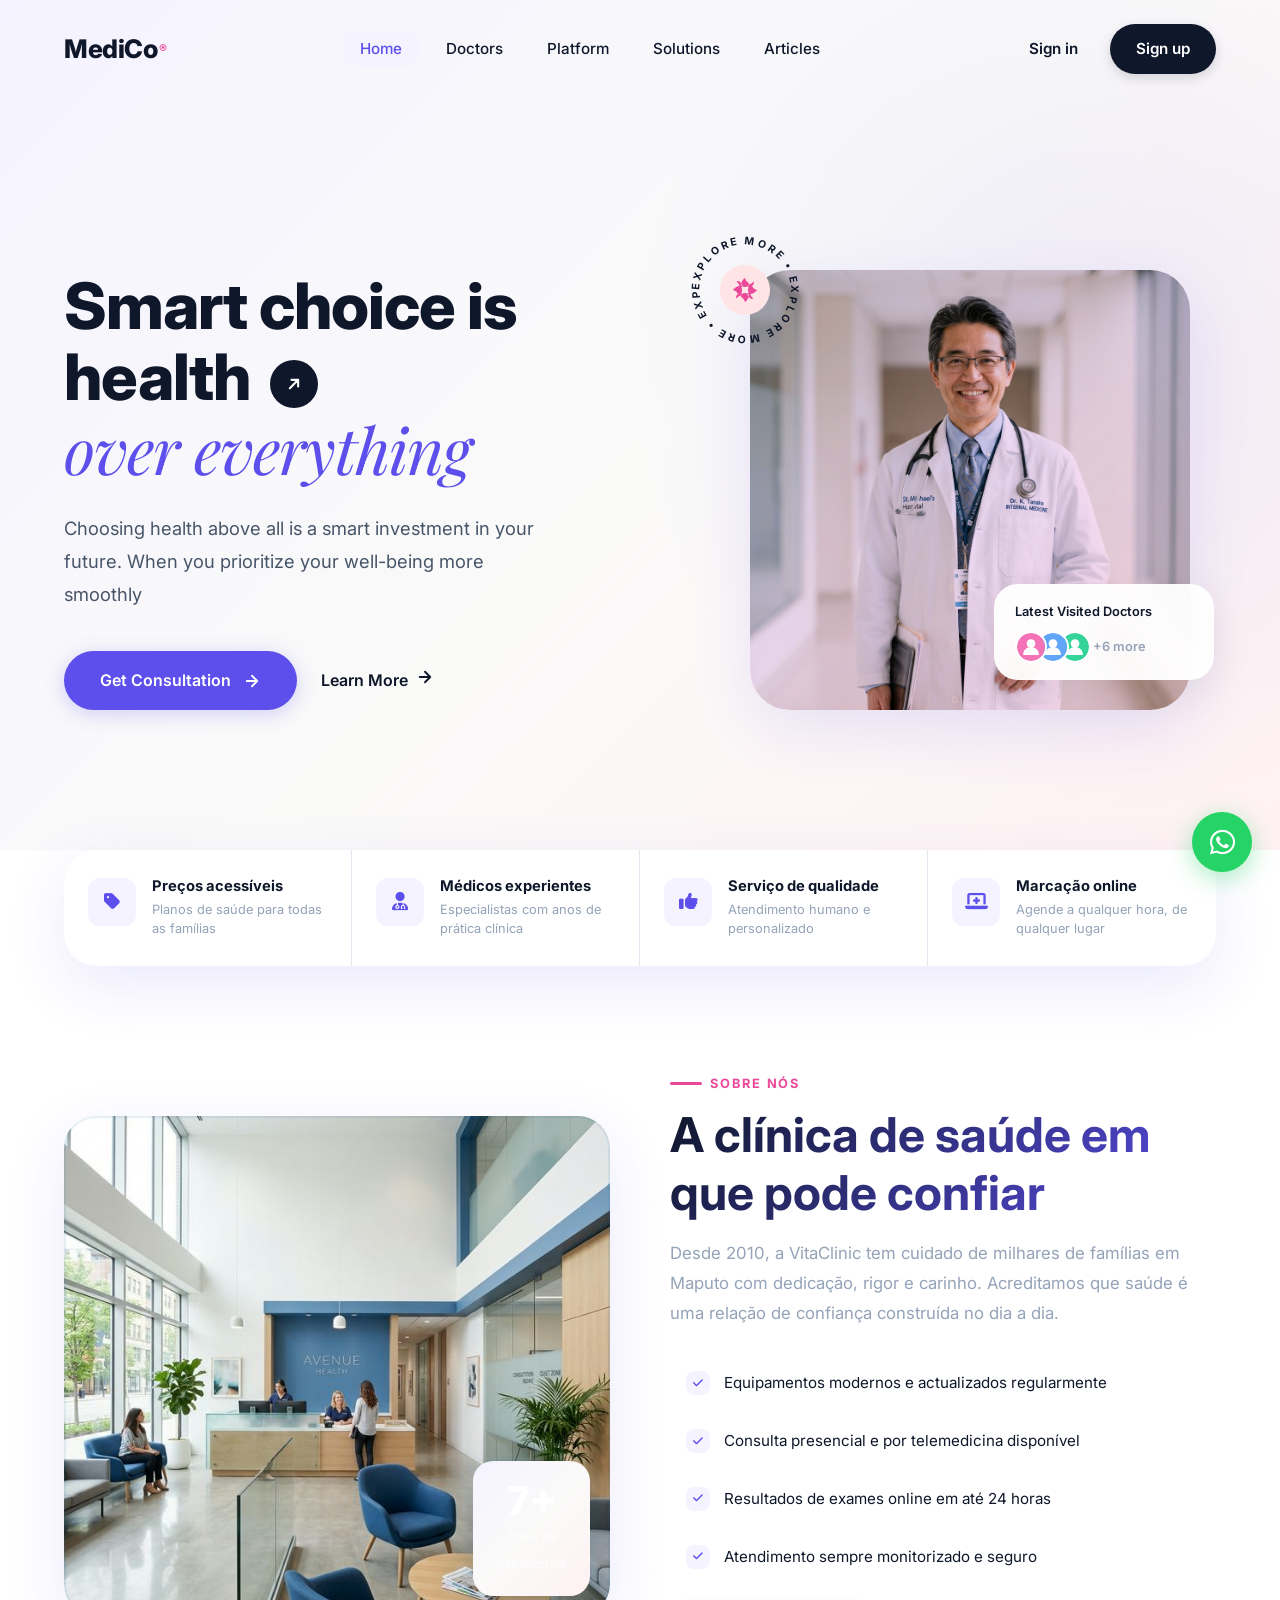
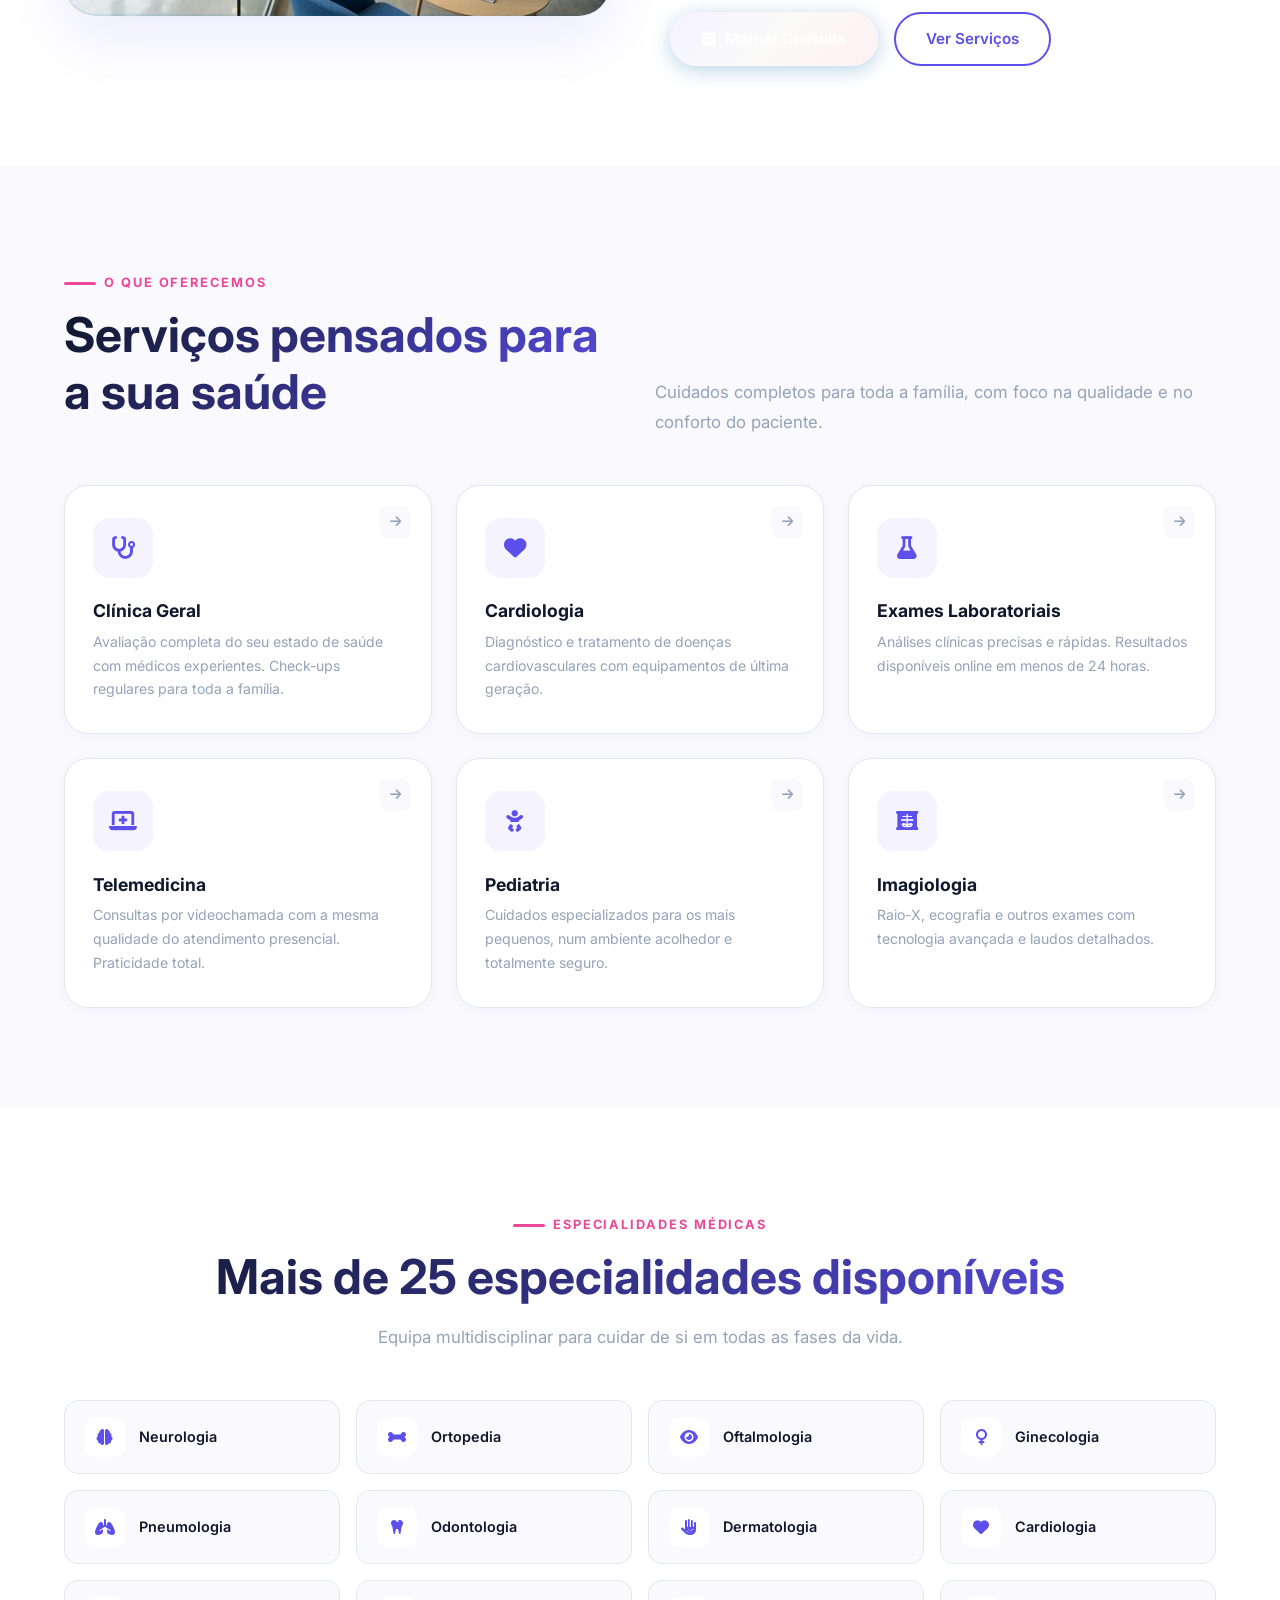
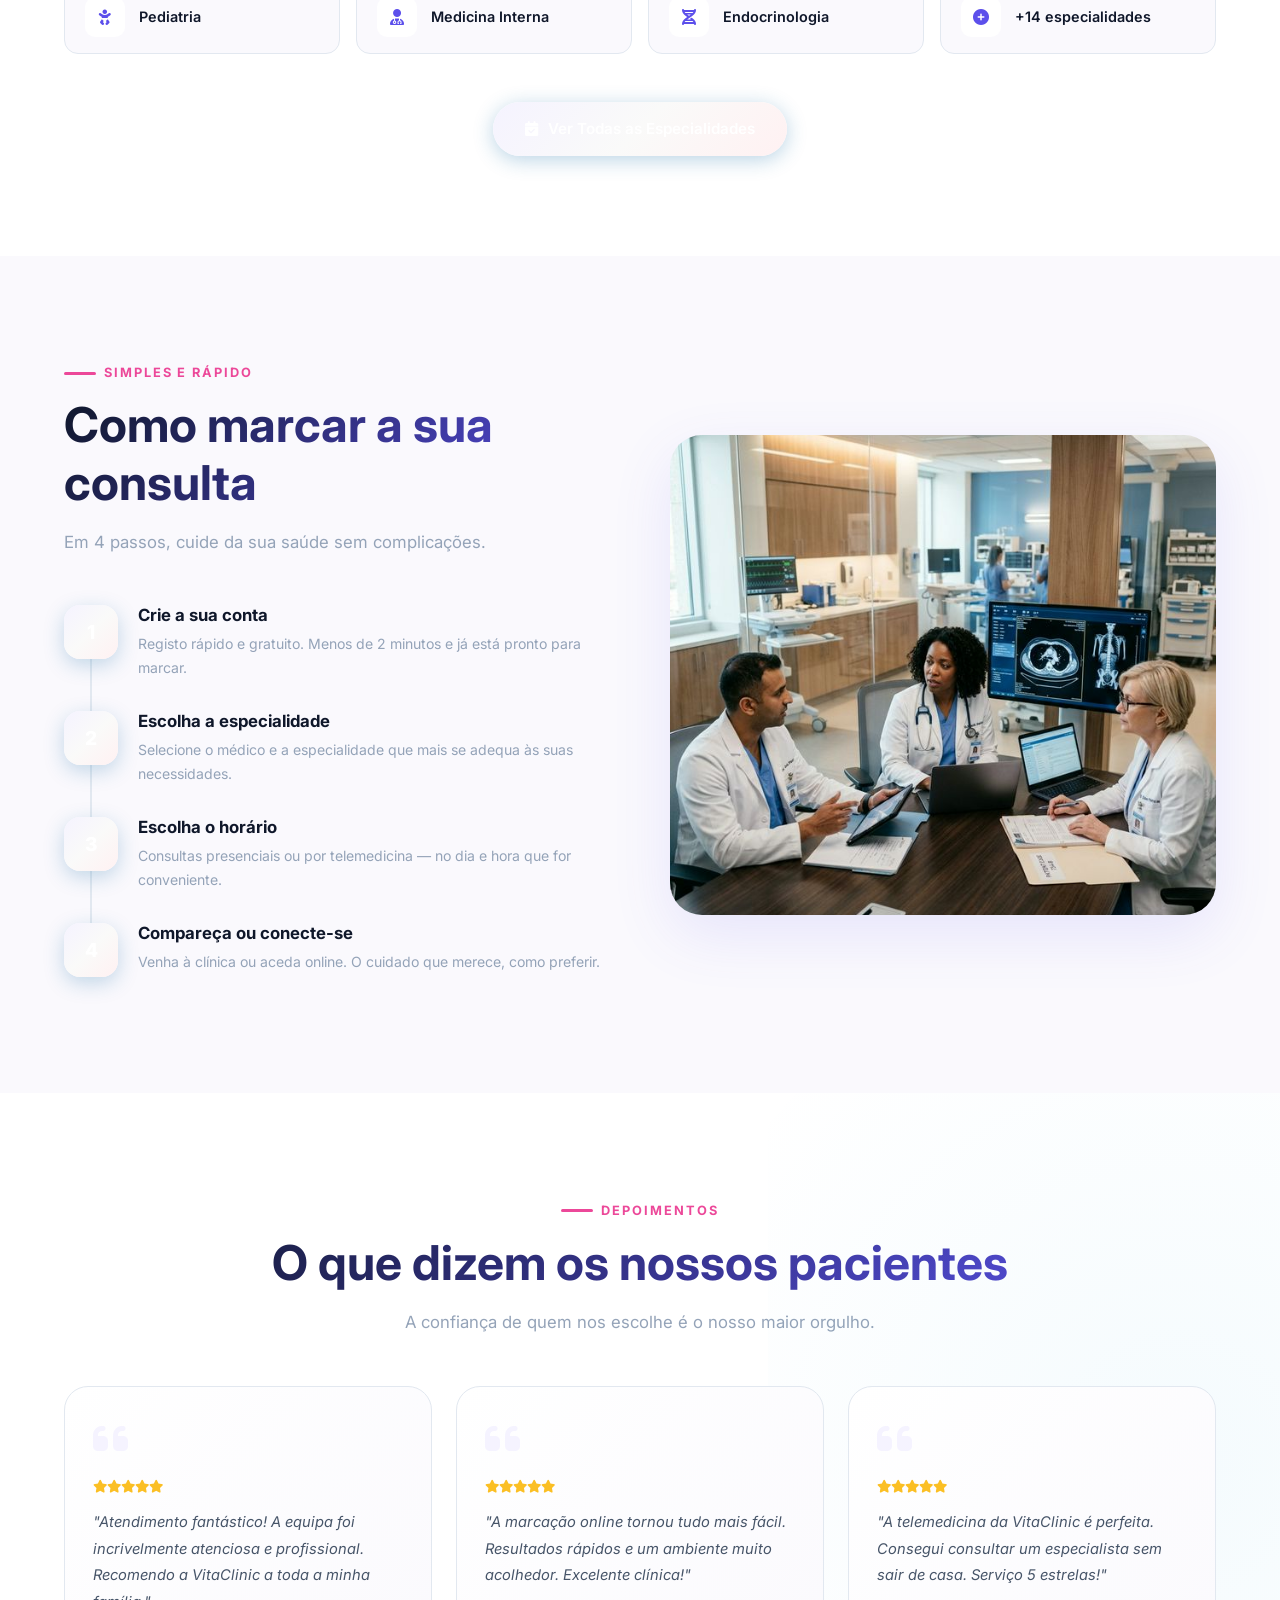
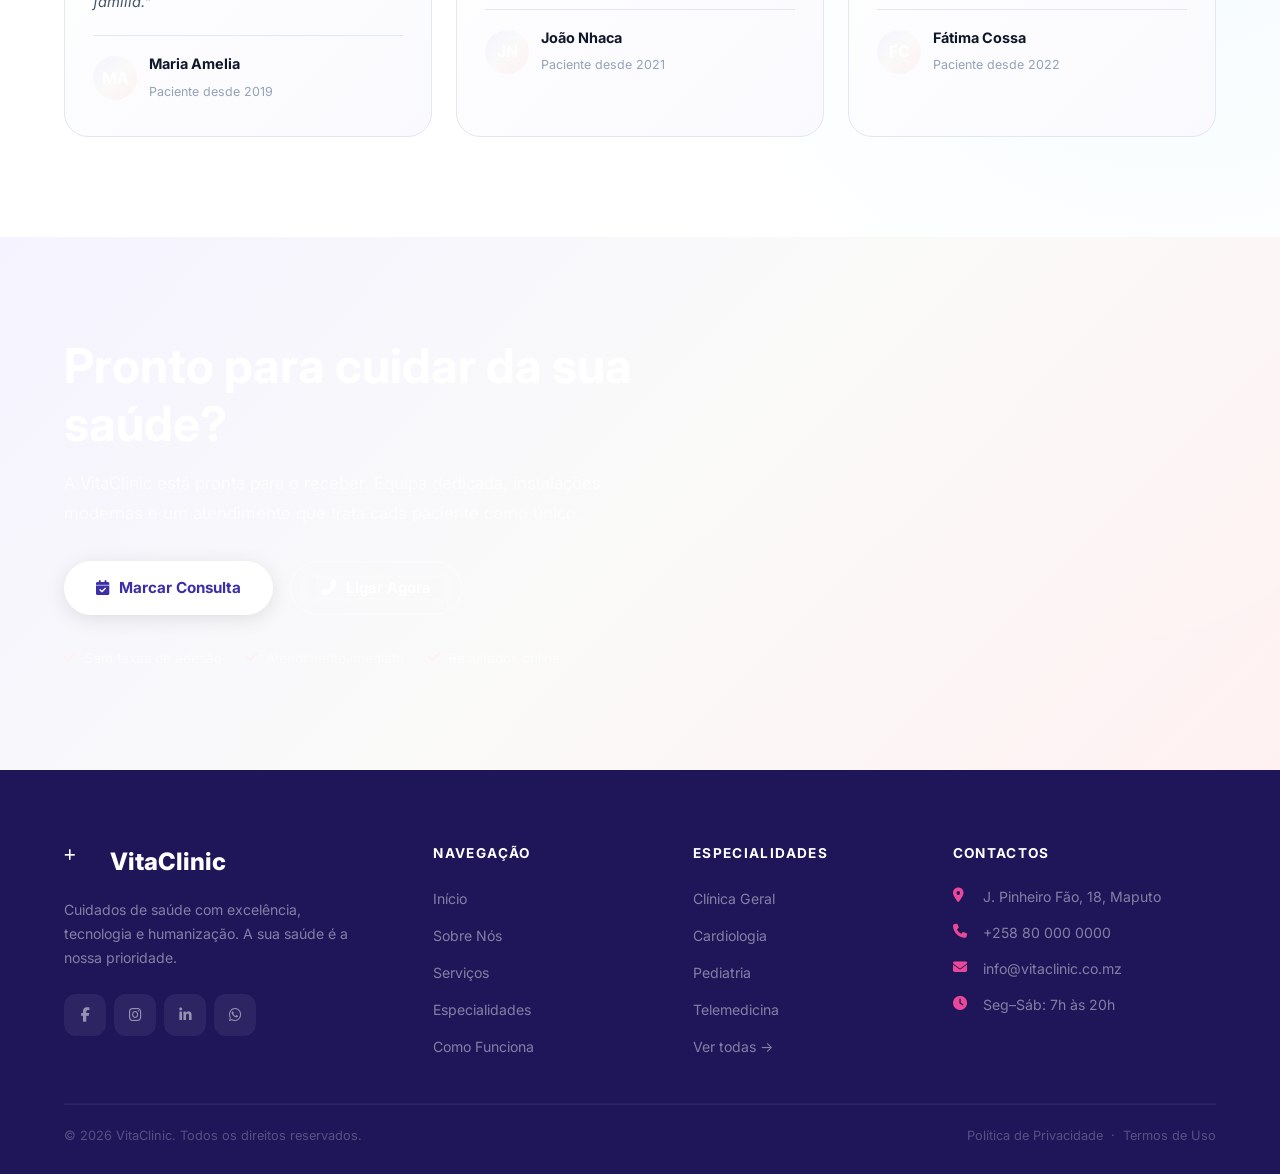
==== frontend/index.html @ f58f1d16 "Clinic" ====
<!DOCTYPE html>
<html lang="pt-PT">

<head>
    <meta charset="UTF-8">
    <meta name="viewport" content="width=device-width, initial-scale=1.0">
    <title>MediCo — Smart choice is health</title>
    <meta name="description"
        content="MediCo - High-quality healthcare, experienced doctors, and modern clinical services. Book your consultation online.">
    <link rel="stylesheet" href="https://cdnjs.cloudflare.com/ajax/libs/font-awesome/6.5.1/css/all.min.css">
    <link href="https://fonts.googleapis.com/css2?family=Inter:wght@300;400;500;600;700;800&family=Playfair+Display:ital,wght@0,400;0,700;1,400&display=swap"
        rel="stylesheet">
    <link rel="stylesheet" href="assets/css/style.css">
</head>

<body>

    <!-- WhatsApp Float -->
    <a href="https://wa.me/258800000000" class="wa-float" target="_blank" title="WhatsApp"
        aria-label="Contactar pelo WhatsApp">
        <i class="fab fa-whatsapp"></i>
    </a>

    <!-- NAVBAR -->
    <nav class="navbar-main" id="navbar" aria-label="Main Navigation">
        <div class="container">
            <a class="navbar-brand" href="#">
                MediCo<span class="brand-reg">®</span>
            </a>
            <ul class="nav-links">
                <li><a href="#home">Home</a></li>
                <li><a href="#sobre">Doctors</a></li>
                <li><a href="#servicos">Platform</a></li>
                <li><a href="#como-funciona">Solutions</a></li>
                <li><a href="#depoimentos">Articles</a></li>
            </ul>
            <div class="nav-actions">
                <a href="login.html" class="nav-signin">Sign in</a>
                <a href="login.html" class="nav-signup">Sign up</a>
            </div>
            <button class="hamburger" aria-label="Menu">
                <span></span><span></span><span></span>
            </button>
        </div>
    </nav>
    <div class="nav-overlay"></div>

    <!-- HERO -->
    <section class="hero" id="home" aria-labelledby="hero-title">
        <div class="container">
            <div class="row">
                <div class="hero-text-col">
                    <h1 id="hero-title">
                        Smart choice is health
                        <span class="inline-circle-arrow">
                            <svg viewBox="0 0 24 24" fill="none" xmlns="http://www.w3.org/2000/svg">
                                <path d="M7 17L17 7M17 7H9M17 7V15" stroke="currentColor" stroke-width="2.5" stroke-linecap="round" stroke-linejoin="round"/>
                            </svg>
                        </span>
                        <span class="serif-italic">over everything</span>
                    </h1>
                    <p class="hero-desc">
                        Choosing health above all is a smart investment in your future. When you prioritize your well-being more smoothly
                    </p>
                    <div class="hero-actions">
                        <a href="login.html" class="btn-medico-primary">
                            Get Consultation
                            <span class="btn-arrow">
                                <svg viewBox="0 0 24 24" fill="none" xmlns="http://www.w3.org/2000/svg">
                                    <path d="M5 12H19M19 12L12 5M19 12L12 19" stroke="currentColor" stroke-width="2.5" stroke-linecap="round" stroke-linejoin="round"/>
                                </svg>
                            </span>
                        </a>
                        <a href="#sobre" class="btn-medico-link">
                            Learn More
                            <span class="link-arrow">
                                <svg viewBox="0 0 24 24" fill="none" xmlns="http://www.w3.org/2000/svg">
                                    <path d="M5 12H19M19 12L12 5M19 12L12 19" stroke="currentColor" stroke-width="2.5" stroke-linecap="round" stroke-linejoin="round"/>
                                </svg>
                            </span>
                        </a>
                    </div>
                </div>

                <div class="hero-media-col">
                    <!-- Rotating Explore Badge -->
                    <div class="explore-seal">
                        <svg class="explore-text" viewBox="0 0 100 100">
                            <path id="circlePath" d="M 50, 50 m -35, 0 a 35,35 0 1,1 70,0 a 35,35 0 1,1 -70,0" fill="none" />
                            <text>
                                <textPath href="#circlePath" startOffset="0%">
                                    EXPLORE MORE • EXPLORE MORE • EXPLORE MORE •
                                </textPath>
                            </text>
                        </svg>
                        <div class="explore-center-flower">
                            <svg class="flower-icon" viewBox="0 0 24 24" fill="currentColor">
                                <path d="M12,0 C12.8,4 16,4 16,6 C16,8 14,9 12,9 C10,9 8,8 8,6 C8,4 11.2,0 12,0 Z M12,24 C11.2,20 8,20 8,18 C8,16 10,15 12,15 C14,15 16,16 16,18 C16,20 12.8,24 12,24 Z M0,12 C4,12.8 4,16 6,16 C8,16 9,14 9,12 C9,10 8,8 6,8 C4,8 0,11.2 0,12 Z M24,12 C20,11.2 20,8 18,8 C16,8 15,10 15,12 C15,14 16,16 18,16 C20,16 24,12.8 24,12 Z M3.5,3.5 C6.3,5.5 6.3,8.7 7.7,9.1 C9.1,9.5 9.8,8.2 9.1,6.8 C8.4,5.4 6.3,1.7 3.5,3.5 Z M20.5,20.5 C17.7,18.5 17.7,15.3 16.3,14.9 C14.9,14.5 14.2,15.8 14.9,17.2 C15.6,18.6 17.7,22.3 20.5,20.5 Z M3.5,20.5 C5.5,17.7 8.7,17.7 9.1,16.3 C9.5,14.9 8.2,14.2 6.8,14.9 C5.4,15.6 1.7,17.7 3.5,20.5 Z M20.5,3.5 C18.5,6.3 15.3,6.3 14.9,7.7 C14.5,9.1 15.8,9.8 17.2,9.1 C18.6,8.4 22.3,6.3 20.5,3.5 Z" />
                            </svg>
                        </div>
                    </div>

                    <!-- Doctor Image Card with Gradient Background -->
                    <div class="doctor-card-wrapper">
                        <img src="assets/img/medico-doctor.png" alt="Doctor Portrait" class="doctor-img" loading="eager">
                        
                        <!-- Floating Visited Badge -->
                        <div class="visited-badge">
                            <span class="badge-title">Latest Visited Doctors</span>
                            <div class="badge-doctors">
                                <div class="avatar-stack">
                                    <div class="avatar av-1">
                                        <svg viewBox="0 0 32 32" fill="none" xmlns="http://www.w3.org/2000/svg">
                                            <rect width="32" height="32" rx="16" fill="#F472B6"/>
                                            <circle cx="16" cy="12" r="5" fill="#FFF"/>
                                            <path d="M7 25C7 19.5 11 16 16 16C21 16 25 19.5 25 25" fill="#FFF"/>
                                        </svg>
                                    </div>
                                    <div class="avatar av-2">
                                        <svg viewBox="0 0 32 32" fill="none" xmlns="http://www.w3.org/2000/svg">
                                            <rect width="32" height="32" rx="16" fill="#60A5FA"/>
                                            <circle cx="16" cy="12" r="5" fill="#FFF"/>
                                            <path d="M7 25C7 19.5 11 16 16 16C21 16 25 19.5 25 25" fill="#FFF"/>
                                        </svg>
                                    </div>
                                    <div class="avatar av-3">
                                        <svg viewBox="0 0 32 32" fill="none" xmlns="http://www.w3.org/2000/svg">
                                            <rect width="32" height="32" rx="16" fill="#34D399"/>
                                            <circle cx="16" cy="12" r="5" fill="#FFF"/>
                                            <path d="M7 25C7 19.5 11 16 16 16C21 16 25 19.5 25 25" fill="#FFF"/>
                                        </svg>
                                    </div>
                                </div>
                                <span class="badge-more">+6 more</span>
                            </div>
                        </div>
                    </div>
                </div>
            </div>
        </div>
    </section>

    <!-- FEATURES STRIP -->
    <div class="features-strip">
        <div class="container">
            <div class="features-grid reveal-scale">
                <div class="feature-item">
                    <div class="feature-icon"><i class="fas fa-tag"></i></div>
                    <div>
                        <h6>Preços acessíveis</h6>
                        <p>Planos de saúde para todas as famílias</p>
                    </div>
                </div>
                <div class="feature-item">
                    <div class="feature-icon"><i class="fas fa-user-md"></i></div>
                    <div>
                        <h6>Médicos experientes</h6>
                        <p>Especialistas com anos de prática clínica</p>
                    </div>
                </div>
                <div class="feature-item">
                    <div class="feature-icon"><i class="fas fa-thumbs-up"></i></div>
                    <div>
                        <h6>Serviço de qualidade</h6>
                        <p>Atendimento humano e personalizado</p>
                    </div>
                </div>
                <div class="feature-item">
                    <div class="feature-icon"><i class="fas fa-laptop-medical"></i></div>
                    <div>
                        <h6>Marcação online</h6>
                        <p>Agende a qualquer hora, de qualquer lugar</p>
                    </div>
                </div>
            </div>
        </div>
    </div>

    <!-- ABOUT -->
    <section class="about-section section-padding" id="sobre" aria-labelledby="about-title">
        <div class="container">
            <div class="about-grid">
                <div class="reveal-left">
                    <div class="about-img-wrapper">
                        <img src="assets/img/clinic-interior.png" alt="Instalações modernas da VitaClinic"
                            loading="lazy">
                        <div class="about-experience">
                            <div class="number" data-target="10+">0</div>
                            <span>Anos de<br>experiência</span>
                        </div>
                    </div>
                </div>
                <div class="reveal-right">
                    <div class="section-label">Sobre nós</div>
                    <h2 id="about-title" class="section-title">A clínica de saúde em que pode confiar</h2>
                    <p class="section-sub">
                        Desde 2010, a VitaClinic tem cuidado de milhares de famílias em Maputo com dedicação, rigor e
                        carinho. Acreditamos que saúde é uma relação de confiança construída no dia a dia.
                    </p>
                    <ul class="check-list">
                        <li>
                            <span class="check-icon"><i class="fas fa-check"></i></span>
                            Equipamentos modernos e actualizados regularmente
                        </li>
                        <li>
                            <span class="check-icon"><i class="fas fa-check"></i></span>
                            Consulta presencial e por telemedicina disponível
                        </li>
                        <li>
                            <span class="check-icon"><i class="fas fa-check"></i></span>
                            Resultados de exames online em até 24 horas
                        </li>
                        <li>
                            <span class="check-icon"><i class="fas fa-check"></i></span>
                            Atendimento sempre monitorizado e seguro
                        </li>
                    </ul>
                    <div style="display:flex;gap:16px;flex-wrap:wrap;">
                        <a href="login.html" class="btn-primary-custom"><i class="fas fa-calendar-check"></i> Marcar
                            Consulta</a>
                        <a href="#servicos" class="btn-outline-custom">Ver Serviços</a>
                    </div>
                </div>
            </div>
        </div>
    </section>

    <!-- SERVICES -->
    <section class="services-section section-padding" id="servicos" aria-labelledby="services-title">
        <div class="container">
            <div class="services-header">
                <div>
                    <div class="section-label">O que oferecemos</div>
                    <h2 id="services-title" class="section-title">Serviços pensados para a sua saúde</h2>
                </div>
                <div>
                    <p class="section-sub">Cuidados completos para toda a família, com foco na qualidade e no conforto
                        do paciente.</p>
                </div>
            </div>
            <div class="services-grid">
                <div class="service-card reveal delay-1">
                    <div class="card-arrow"><i class="fas fa-arrow-right"></i></div>
                    <div class="icon-wrap"><i class="fas fa-stethoscope"></i></div>
                    <h5>Clínica Geral</h5>
                    <p>Avaliação completa do seu estado de saúde com médicos experientes. Check-ups regulares para toda
                        a família.</p>
                </div>
                <div class="service-card reveal delay-2">
                    <div class="card-arrow"><i class="fas fa-arrow-right"></i></div>
                    <div class="icon-wrap"><i class="fas fa-heart"></i></div>
                    <h5>Cardiologia</h5>
                    <p>Diagnóstico e tratamento de doenças cardiovasculares com equipamentos de última geração.</p>
                </div>
                <div class="service-card reveal delay-3">
                    <div class="card-arrow"><i class="fas fa-arrow-right"></i></div>
                    <div class="icon-wrap"><i class="fas fa-flask"></i></div>
                    <h5>Exames Laboratoriais</h5>
                    <p>Análises clínicas precisas e rápidas. Resultados disponíveis online em menos de 24 horas.</p>
                </div>
                <div class="service-card reveal delay-1">
                    <div class="card-arrow"><i class="fas fa-arrow-right"></i></div>
                    <div class="icon-wrap"><i class="fas fa-laptop-medical"></i></div>
                    <h5>Telemedicina</h5>
                    <p>Consultas por videochamada com a mesma qualidade do atendimento presencial. Praticidade total.
                    </p>
                </div>
                <div class="service-card reveal delay-2">
                    <div class="card-arrow"><i class="fas fa-arrow-right"></i></div>
                    <div class="icon-wrap"><i class="fas fa-baby"></i></div>
                    <h5>Pediatria</h5>
                    <p>Cuidados especializados para os mais pequenos, num ambiente acolhedor e totalmente seguro.</p>
                </div>
                <div class="service-card reveal delay-3">
                    <div class="card-arrow"><i class="fas fa-arrow-right"></i></div>
                    <div class="icon-wrap"><i class="fas fa-x-ray"></i></div>
                    <h5>Imagiologia</h5>
                    <p>Raio-X, ecografia e outros exames com tecnologia avançada e laudos detalhados.</p>
                </div>
            </div>
        </div>
    </section>

    <!-- SPECIALTIES -->
    <section class="specialties-section section-padding" id="especialidades" aria-labelledby="specialties-title">
        <div class="container">
            <div style="text-align:center;margin-bottom:48px;">
                <div class="section-label" style="justify-content:center;">Especialidades médicas</div>
                <h2 id="specialties-title" class="section-title">Mais de 25 especialidades disponíveis</h2>
                <p class="section-sub" style="margin:0 auto;">Equipa multidisciplinar para cuidar de si em todas as
                    fases da vida.</p>
            </div>
            <div class="specialties-grid">
                <div class="specialty-pill reveal delay-1">
                    <div class="spec-icon"><i class="fas fa-brain"></i></div><span>Neurologia</span>
                </div>
                <div class="specialty-pill reveal delay-2">
                    <div class="spec-icon"><i class="fas fa-bone"></i></div><span>Ortopedia</span>
                </div>
                <div class="specialty-pill reveal delay-3">
                    <div class="spec-icon"><i class="fas fa-eye"></i></div><span>Oftalmologia</span>
                </div>
                <div class="specialty-pill reveal delay-4">
                    <div class="spec-icon"><i class="fas fa-venus"></i></div><span>Ginecologia</span>
                </div>
                <div class="specialty-pill reveal delay-1">
                    <div class="spec-icon"><i class="fas fa-lungs"></i></div><span>Pneumologia</span>
                </div>
                <div class="specialty-pill reveal delay-2">
                    <div class="spec-icon"><i class="fas fa-tooth"></i></div><span>Odontologia</span>
                </div>
                <div class="specialty-pill reveal delay-3">
                    <div class="spec-icon"><i class="fas fa-allergies"></i></div><span>Dermatologia</span>
                </div>
                <div class="specialty-pill reveal delay-4">
                    <div class="spec-icon"><i class="fas fa-heart"></i></div><span>Cardiologia</span>
                </div>
                <div class="specialty-pill reveal delay-1">
                    <div class="spec-icon"><i class="fas fa-baby"></i></div><span>Pediatria</span>
                </div>
                <div class="specialty-pill reveal delay-2">
                    <div class="spec-icon"><i class="fas fa-user-md"></i></div><span>Medicina Interna</span>
                </div>
                <div class="specialty-pill reveal delay-3">
                    <div class="spec-icon"><i class="fas fa-dna"></i></div><span>Endocrinologia</span>
                </div>
                <div class="specialty-pill reveal delay-4">
                    <div class="spec-icon"><i class="fas fa-plus-circle"></i></div><span>+14 especialidades</span>
                </div>
            </div>
            <div style="text-align:center;margin-top:48px;">
                <a href="login.html" class="btn-primary-custom"><i class="fas fa-calendar-check"></i> Ver Todas as
                    Especialidades</a>
            </div>
        </div>
    </section>

    <!-- HOW IT WORKS -->
    <section class="hiw-section section-padding" id="como-funciona" aria-labelledby="hiw-title">
        <div class="container">
            <div class="hiw-grid">
                <div class="reveal-left">
                    <div class="section-label">Simples e rápido</div>
                    <h2 id="hiw-title" class="section-title">Como marcar a sua consulta</h2>
                    <p class="section-sub" style="margin-bottom:32px;">Em 4 passos, cuide da sua saúde sem complicações.
                    </p>
                    <div class="steps-container">
                        <div class="steps-line"></div>
                        <div class="step-item reveal delay-1">
                            <div class="step-num">1</div>
                            <div class="step-body">
                                <h5>Crie a sua conta</h5>
                                <p>Registo rápido e gratuito. Menos de 2 minutos e já está pronto para marcar.</p>
                            </div>
                        </div>
                        <div class="step-item reveal delay-2">
                            <div class="step-num">2</div>
                            <div class="step-body">
                                <h5>Escolha a especialidade</h5>
                                <p>Selecione o médico e a especialidade que mais se adequa às suas necessidades.</p>
                            </div>
                        </div>
                        <div class="step-item reveal delay-3">
                            <div class="step-num">3</div>
                            <div class="step-body">
                                <h5>Escolha o horário</h5>
                                <p>Consultas presenciais ou por telemedicina — no dia e hora que for conveniente.</p>
                            </div>
                        </div>
                        <div class="step-item reveal delay-4">
                            <div class="step-num">4</div>
                            <div class="step-body">
                                <h5>Compareça ou conecte-se</h5>
                                <p>Venha à clínica ou aceda online. O cuidado que merece, como preferir.</p>
                            </div>
                        </div>
                    </div>
                </div>
                <div class="reveal-right">
                    <div class="hiw-img-wrapper">
                        <img src="assets/img/medical-team.png" alt="Equipa médica da VitaClinic" loading="lazy">
                    </div>
                </div>
            </div>
        </div>
    </section>

    <!-- TESTIMONIALS -->
    <section class="testimonials-section section-padding" id="depoimentos" aria-labelledby="testimonials-title">
        <div class="container">
            <div style="text-align:center;margin-bottom:48px;">
                <div class="section-label" style="justify-content:center;">Depoimentos</div>
                <h2 id="testimonials-title" class="section-title">O que dizem os nossos pacientes</h2>
                <p class="section-sub" style="margin:0 auto;">A confiança de quem nos escolhe é o nosso maior orgulho.
                </p>
            </div>
            <div class="testimonials-grid">
                <div class="testimonial-card reveal delay-1">
                    <div class="quote-icon"><i class="fas fa-quote-left"></i></div>
                    <div class="stars">
                        <i class="fas fa-star"></i><i class="fas fa-star"></i><i class="fas fa-star"></i><i
                            class="fas fa-star"></i><i class="fas fa-star"></i>
                    </div>
                    <p>"Atendimento fantástico! A equipa foi incrivelmente atenciosa e profissional. Recomendo a
                        VitaClinic a toda a minha família."</p>
                    <div class="testimonial-author">
                        <div class="testimonial-avatar">MA</div>
                        <div>
                            <strong>Maria Amelia</strong>
                            <span>Paciente desde 2019</span>
                        </div>
                    </div>
                </div>
                <div class="testimonial-card reveal delay-2">
                    <div class="quote-icon"><i class="fas fa-quote-left"></i></div>
                    <div class="stars">
                        <i class="fas fa-star"></i><i class="fas fa-star"></i><i class="fas fa-star"></i><i
                            class="fas fa-star"></i><i class="fas fa-star"></i>
                    </div>
                    <p>"A marcação online tornou tudo mais fácil. Resultados rápidos e um ambiente muito acolhedor.
                        Excelente clínica!"</p>
                    <div class="testimonial-author">
                        <div class="testimonial-avatar">JN</div>
                        <div>
                            <strong>João Nhaca</strong>
                            <span>Paciente desde 2021</span>
                        </div>
                    </div>
                </div>
                <div class="testimonial-card reveal delay-3">
                    <div class="quote-icon"><i class="fas fa-quote-left"></i></div>
                    <div class="stars">
                        <i class="fas fa-star"></i><i class="fas fa-star"></i><i class="fas fa-star"></i><i
                            class="fas fa-star"></i><i class="fas fa-star"></i>
                    </div>
                    <p>"A telemedicina da VitaClinic é perfeita. Consegui consultar um especialista sem sair de casa.
                        Serviço 5 estrelas!"</p>
                    <div class="testimonial-author">
                        <div class="testimonial-avatar">FC</div>
                        <div>
                            <strong>Fátima Cossa</strong>
                            <span>Paciente desde 2022</span>
                        </div>
                    </div>
                </div>
            </div>
        </div>
    </section>

    <!-- CTA -->
    <section class="cta-section" id="agendar" aria-labelledby="cta-title">
        <div class="container">
            <div class="cta-content reveal">
                <h2 id="cta-title">Pronto para cuidar da sua saúde?</h2>
                <p class="cta-desc">A VitaClinic está pronta para o receber. Equipa dedicada, instalações modernas e um
                    atendimento que trata cada paciente como único.</p>
                <div class="cta-actions">
                    <a href="login.html" class="btn-white"><i class="fas fa-calendar-check"></i> Marcar Consulta</a>
                    <a href="tel:+258800000000" class="btn-ghost-white"><i class="fas fa-phone-alt"></i> Ligar Agora</a>
                </div>
                <div class="cta-perks">
                    <div class="cta-perk"><i class="fas fa-check"></i> Sem taxas de adesão</div>
                    <div class="cta-perk"><i class="fas fa-check"></i> Atendimento imediato</div>
                    <div class="cta-perk"><i class="fas fa-check"></i> Resultados online</div>
                </div>
            </div>
        </div>
    </section>

    <!-- FOOTER -->
    <footer class="footer" role="contentinfo">
        <div class="container">
            <div class="footer-grid">
                <div>
                    <div class="footer-brand">
                        <span class="brand-icon"><i class="fas fa-plus" style="font-size:0.8rem;color:#fff;"></i></span>
                        VitaClinic
                    </div>
                    <p>Cuidados de saúde com excelência, tecnologia e humanização. A sua saúde é a nossa prioridade.</p>
                    <div class="social-row">
                        <a href="#" class="social-btn" aria-label="Facebook"><i class="fab fa-facebook-f"></i></a>
                        <a href="#" class="social-btn" aria-label="Instagram"><i class="fab fa-instagram"></i></a>
                        <a href="#" class="social-btn" aria-label="LinkedIn"><i class="fab fa-linkedin-in"></i></a>
                        <a href="https://wa.me/258800000000" class="social-btn" target="_blank" aria-label="WhatsApp"><i
                                class="fab fa-whatsapp"></i></a>
                    </div>
                </div>
                <div>
                    <div class="footer-heading">Navegação</div>
                    <ul class="footer-links">
                        <li><a href="#home">Início</a></li>
                        <li><a href="#sobre">Sobre Nós</a></li>
                        <li><a href="#servicos">Serviços</a></li>
                        <li><a href="#especialidades">Especialidades</a></li>
                        <li><a href="#como-funciona">Como Funciona</a></li>
                    </ul>
                </div>
                <div>
                    <div class="footer-heading">Especialidades</div>
                    <ul class="footer-links">
                        <li><a href="#">Clínica Geral</a></li>
                        <li><a href="#">Cardiologia</a></li>
                        <li><a href="#">Pediatria</a></li>
                        <li><a href="#">Telemedicina</a></li>
                        <li><a href="#">Ver todas →</a></li>
                    </ul>
                </div>
                <div>
                    <div class="footer-heading">Contactos</div>
                    <div class="footer-contact-item"><i class="fas fa-map-marker-alt"></i><span>J. Pinheiro Fão, 18,
                            Maputo</span></div>
                    <div class="footer-contact-item"><i class="fas fa-phone"></i><span>+258 80 000 0000</span></div>
                    <div class="footer-contact-item"><i class="fas fa-envelope"></i><span>info@vitaclinic.co.mz</span>
                    </div>
                    <div class="footer-contact-item"><i class="fas fa-clock"></i><span>Seg–Sáb: 7h às 20h</span></div>
                </div>
            </div>
            <hr class="footer-divider">
            <div class="footer-bottom">
                <span>© 2026 VitaClinic. Todos os direitos reservados.</span>
                <span>
                    <a href="#">Política de Privacidade</a> &nbsp;·&nbsp;
                    <a href="#">Termos de Uso</a>
                </span>
            </div>
        </div>
    </footer>

    <script src="assets/js/main.js"></script>
</body>

</html>
---- frontend/assets/css/style.css ----
/* ===== RESET & BASE ===== */
*, *::before, *::after { box-sizing: border-box; margin: 0; padding: 0; }

:root {
    --primary: #5C4FEB;
    --primary-light: #F5F3FF;
    --primary-dark: #3B2EA6;
    --primary-deeper: #1F1659;
    --accent: #EC4899;
    --accent-light: #FFF1F2;
    --bg-light: #FAF9FD;
    --bg-white: #ffffff;
    --text-dark: #0F172A;
    --text-body: #475569;
    --text-muted: #94A3B8;
    --border-light: #E2E8F0;
    --gradient-hero: linear-gradient(135deg, #F5F3FF 0%, #FAFAF9 50%, #FFF1F2 100%);
    --gradient-card: linear-gradient(135deg, #ffffff 0%, #FAF9FD 100%);
    --shadow-sm: 0 2px 12px rgba(92, 79, 235, 0.04);
    --shadow-md: 0 8px 32px rgba(92, 79, 235, 0.08);
    --shadow-lg: 0 20px 60px rgba(92, 79, 235, 0.12);
    --shadow-glow: 0 0 40px rgba(92, 79, 235, 0.1);
    --radius: 14px;
    --radius-lg: 24px;
    --radius-xl: 32px;
    --transition: 0.35s cubic-bezier(0.4, 0, 0.2, 1);
    --transition-fast: 0.2s cubic-bezier(0.4, 0, 0.2, 1);
}

html { scroll-behavior: smooth; }

body {
    font-family: 'Inter', -apple-system, BlinkMacSystemFont, sans-serif;
    color: var(--text-body);
    background: var(--bg-white);
    line-height: 1.7;
    -webkit-font-smoothing: antialiased;
    overflow-x: hidden;
}

h1, h2, h3, h4, h5, h6 {
    font-family: 'Inter', sans-serif;
    font-weight: 700;
    line-height: 1.2;
    color: var(--text-dark);
}

a { text-decoration: none; color: inherit; transition: color var(--transition-fast); }
img { max-width: 100%; display: block; }
.container { max-width: 1200px; margin: 0 auto; padding: 0 24px; }

/* ===== UTILITIES ===== */
.section-padding { padding: 100px 0; }
@media (max-width: 768px) { .section-padding { padding: 64px 0; } }

.section-label {
    font-size: 0.8rem; font-weight: 700; text-transform: uppercase;
    letter-spacing: 0.15em; color: var(--accent);
    margin-bottom: 0.75rem; display: inline-flex; align-items: center; gap: 8px;
}
.section-label::before {
    content: ''; width: 32px; height: 3px; background: var(--accent);
    border-radius: 4px; display: inline-block;
}

.section-title {
    font-size: clamp(2rem, 4vw, 3rem); margin-bottom: 1rem;
    background: linear-gradient(135deg, var(--text-dark), var(--primary));
    -webkit-background-clip: text; -webkit-text-fill-color: transparent;
    background-clip: text;
}

.section-sub {
    font-size: 1.05rem; color: var(--text-muted);
    max-width: 560px; line-height: 1.8;
}

/* ===== BUTTONS ===== */
.btn-primary-custom {
    display: inline-flex; align-items: center; gap: 10px;
    background: var(--gradient-hero); color: #fff; border: none;
    padding: 14px 32px; border-radius: 50px;
    font-weight: 600; font-size: 0.95rem; font-family: 'Inter', sans-serif;
    cursor: pointer; position: relative; overflow: hidden;
    transition: transform var(--transition-fast), box-shadow var(--transition);
    box-shadow: 0 4px 20px rgba(27, 111, 168, 0.3);
}
.btn-primary-custom:hover {
    transform: translateY(-3px);
    box-shadow: 0 8px 32px rgba(27, 111, 168, 0.45);
    color: #fff;
}
.btn-primary-custom::after {
    content: ''; position: absolute; inset: 0;
    background: linear-gradient(135deg, rgba(255,255,255,0.2), transparent);
    opacity: 0; transition: opacity var(--transition);
}
.btn-primary-custom:hover::after { opacity: 1; }

.btn-outline-custom {
    display: inline-flex; align-items: center; gap: 10px;
    background: transparent; color: var(--primary);
    border: 2px solid var(--primary); padding: 12px 30px;
    border-radius: 50px; font-weight: 600; font-size: 0.95rem;
    font-family: 'Inter', sans-serif; cursor: pointer;
    transition: all var(--transition);
}
.btn-outline-custom:hover {
    background: var(--primary); color: #fff;
    transform: translateY(-3px);
    box-shadow: 0 8px 24px rgba(27, 111, 168, 0.25);
}

.btn-white {
    display: inline-flex; align-items: center; gap: 10px;
    background: #fff; color: var(--primary-dark); border: none;
    padding: 14px 32px; border-radius: 50px;
    font-weight: 700; font-size: 0.95rem; font-family: 'Inter', sans-serif;
    cursor: pointer; transition: all var(--transition);
    box-shadow: 0 4px 20px rgba(0,0,0,0.1);
}
.btn-white:hover {
    transform: translateY(-3px);
    box-shadow: 0 8px 32px rgba(0,0,0,0.15);
    color: var(--primary-dark);
}

.btn-ghost-white {
    display: inline-flex; align-items: center; gap: 10px;
    background: rgba(255,255,255,0.1); color: #fff;
    border: 2px solid rgba(255,255,255,0.3); padding: 12px 30px;
    border-radius: 50px; font-weight: 600; font-size: 0.95rem;
    font-family: 'Inter', sans-serif; cursor: pointer;
    transition: all var(--transition); backdrop-filter: blur(10px);
}
.btn-ghost-white:hover {
    background: rgba(255,255,255,0.2); border-color: #fff;
    transform: translateY(-3px); color: #fff;
}

/* ===== TOP BAR ===== */
.topbar {
    background: var(--primary-deeper); color: rgba(255,255,255,0.8);
    font-size: 0.8rem; padding: 8px 0;
}
.topbar .container {
    display: flex; justify-content: space-between;
    align-items: center; flex-wrap: wrap; gap: 6px 20px;
}
.topbar-left, .topbar-right { display: flex; align-items: center; gap: 20px; }
.topbar a { color: rgba(255,255,255,0.8); }
.topbar a:hover { color: #fff; }
.topbar i { margin-right: 6px; color: var(--accent); font-size: 0.72rem; }
@media (max-width: 640px) {
    .topbar .container { justify-content: center; }
    .topbar-right { display: none; }
}

/* ===== NAVBAR ===== */
.navbar-main {
    background: transparent;
    padding: 24px 0;
    position: absolute;
    top: 0;
    left: 0;
    right: 0;
    z-index: 1050;
    transition: all var(--transition);
}
.navbar-main.scrolled {
    position: fixed;
    background: rgba(255, 255, 255, 0.85);
    backdrop-filter: blur(20px) saturate(180%);
    -webkit-backdrop-filter: blur(20px) saturate(180%);
    box-shadow: 0 4px 30px rgba(92, 79, 235, 0.05);
    padding: 14px 0;
    border-bottom: 1px solid rgba(226, 232, 240, 0.5);
}
.navbar-main .container {
    display: flex;
    justify-content: space-between;
    align-items: center;
}
.navbar-brand {
    font-size: 1.6rem;
    font-weight: 800;
    color: var(--text-dark) !important;
    display: flex;
    align-items: center;
    letter-spacing: -0.5px;
}
.brand-reg {
    font-size: 0.75rem;
    font-weight: 600;
    color: var(--accent);
    vertical-align: super;
    margin-left: 2px;
}
.nav-links {
    display: flex;
    align-items: center;
    gap: 8px;
    list-style: none;
    margin: 0;
    padding: 0;
}
.nav-links a {
    font-size: 0.95rem;
    font-weight: 500;
    color: var(--text-dark);
    padding: 8px 18px;
    border-radius: 50px;
    transition: all var(--transition-fast);
}
.nav-links a:hover {
    color: var(--primary);
    background: var(--primary-light);
}
.nav-actions {
    display: flex;
    align-items: center;
    gap: 16px;
}
.nav-signin {
    font-size: 0.95rem;
    font-weight: 600;
    color: var(--text-dark);
    padding: 10px 16px;
    transition: color var(--transition-fast);
}
.nav-signin:hover {
    color: var(--primary);
}
.nav-signup {
    background: var(--text-dark);
    color: #fff !important;
    padding: 12px 26px !important;
    border-radius: 50px !important;
    font-weight: 600 !important;
    font-size: 0.95rem !important;
    box-shadow: 0 4px 12px rgba(15, 23, 42, 0.15);
    transition: all var(--transition) !important;
}
.nav-signup:hover {
    transform: translateY(-2px);
    background: var(--primary) !important;
    box-shadow: 0 8px 24px rgba(92, 79, 235, 0.25) !important;
    color: #fff !important;
}
.hamburger {
    display: none;
    background: none;
    border: none;
    cursor: pointer;
    width: 40px;
    height: 40px;
    position: relative;
    z-index: 1060;
}
.hamburger span {
    display: block;
    width: 24px;
    height: 2px;
    background: var(--text-dark);
    margin: 6px auto;
    border-radius: 2px;
    transition: all 0.3s;
}
.hamburger.active span:nth-child(1) { transform: rotate(45deg) translate(5px, 6px); }
.hamburger.active span:nth-child(2) { opacity: 0; }
.hamburger.active span:nth-child(3) { transform: rotate(-45deg) translate(5px, -6px); }

@media (max-width: 991px) {
    .hamburger { display: flex; align-items: center; justify-content: center; }
    .nav-links {
        position: fixed;
        top: 0;
        right: -100%;
        width: 300px;
        height: 100vh;
        flex-direction: column;
        background: #fff;
        padding: 100px 32px 32px;
        box-shadow: -10px 0 40px rgba(0,0,0,0.1);
        transition: right 0.4s cubic-bezier(0.4, 0, 0.2, 1);
        gap: 12px;
        align-items: stretch;
        z-index: 1055;
    }
    .nav-links.open { right: 0; }
    .nav-links a { padding: 14px 20px; font-size: 1rem; border-radius: var(--radius); }
    .nav-actions {
        display: none; /* Hide in primary mobile nav */
    }
    .nav-links.open ~ .nav-actions {
        display: flex;
        flex-direction: column;
        position: fixed;
        bottom: 40px;
        right: 32px;
        left: calc(100% - 268px);
        z-index: 1056;
    }
    .nav-links.open ~ .nav-actions a {
        width: 100%;
        text-align: center;
    }
    .nav-overlay {
        position: fixed; inset: 0; background: rgba(0,0,0,0.4);
        opacity: 0; visibility: hidden; transition: all 0.4s; z-index: 1040;
    }
    .nav-overlay.show { opacity: 1; visibility: visible; }
}

/* ===== HERO ===== */
.hero {
    background: var(--gradient-hero);
    position: relative;
    padding: 160px 0 80px;
    overflow: hidden;
    min-height: 100vh;
    display: flex;
    align-items: center;
}
.hero::before {
    content: '';
    position: absolute;
    top: -30%;
    right: -20%;
    width: 70%;
    height: 140%;
    border-radius: 50%;
    background: radial-gradient(circle, rgba(92, 79, 235, 0.08), transparent 60%);
    pointer-events: none;
}
.hero .container {
    position: relative;
    z-index: 1;
}
.hero .row {
    display: grid;
    grid-template-columns: 1.1fr 0.9fr;
    gap: 60px;
    align-items: center;
}
.hero-text-col {
    position: relative;
}
.hero h1 {
    font-size: clamp(2.8rem, 5vw, 4.4rem);
    color: var(--text-dark);
    margin-bottom: 1.5rem;
    line-height: 1.12;
    font-weight: 800;
    letter-spacing: -1px;
}

/* Inline Circular Arrow Symbol */
.inline-circle-arrow {
    display: inline-flex;
    align-items: center;
    justify-content: center;
    width: 48px;
    height: 48px;
    background-color: var(--text-dark);
    color: #fff;
    border-radius: 50%;
    vertical-align: middle;
    margin: 0 8px;
    transition: transform var(--transition);
}
.inline-circle-arrow svg {
    width: 20px;
    height: 20px;
}
.inline-circle-arrow:hover {
    transform: scale(1.1) rotate(45deg);
}

.serif-italic {
    font-family: 'Playfair Display', serif;
    font-style: italic;
    font-weight: 400;
    color: var(--primary);
    display: inline-block;
}
.hero-desc {
    font-size: 1.15rem;
    color: var(--text-body);
    max-width: 500px;
    margin-bottom: 2.5rem;
    line-height: 1.8;
}
.hero-actions {
    display: flex;
    align-items: center;
    gap: 24px;
    flex-wrap: wrap;
}

/* Redesigned Pill primary button */
.btn-medico-primary {
    display: inline-flex;
    align-items: center;
    gap: 12px;
    background: var(--primary);
    color: #fff !important;
    padding: 16px 36px;
    border-radius: 50px;
    font-weight: 600;
    font-size: 1rem;
    box-shadow: 0 4px 20px rgba(92, 79, 235, 0.25);
    transition: all var(--transition);
}
.btn-medico-primary:hover {
    background: var(--primary-dark);
    transform: translateY(-2px);
    box-shadow: 0 8px 30px rgba(92, 79, 235, 0.4);
}
.btn-arrow {
    display: flex;
    align-items: center;
    justify-content: center;
}
.btn-arrow svg {
    width: 18px;
    height: 18px;
    transition: transform var(--transition-fast);
}
.btn-medico-primary:hover .btn-arrow svg {
    transform: translateX(4px);
}

/* Link with Arrow button */
.btn-medico-link {
    display: inline-flex;
    align-items: center;
    gap: 8px;
    color: var(--text-dark);
    font-weight: 600;
    font-size: 1rem;
    transition: color var(--transition-fast);
}
.btn-medico-link:hover {
    color: var(--primary);
}
.link-arrow svg {
    width: 18px;
    height: 18px;
    transition: transform var(--transition-fast);
}
.btn-medico-link:hover .link-arrow svg {
    transform: translateX(4px);
}

.hero-media-col {
    position: relative;
    display: flex;
    justify-content: center;
    align-items: center;
}

/* Doctor Portrait Card */
.doctor-card-wrapper {
    position: relative;
    background: linear-gradient(135deg, #e5e0ff 0%, #ffd9e8 100%);
    border-radius: 40px;
    padding: 0;
    overflow: visible;
    box-shadow: var(--shadow-lg);
    max-width: 440px;
    width: 100%;
}
.doctor-img {
    width: 100%;
    height: auto;
    display: block;
    border-radius: 40px;
    mix-blend-mode: multiply;
}

/* Explore More Seal */
.explore-seal {
    position: absolute;
    top: -45px;
    left: -45px;
    width: 130px;
    height: 130px;
    z-index: 5;
}
.explore-text {
    width: 100%;
    height: 100%;
    animation: spinSeal 25s linear infinite;
}
.explore-text text {
    font-family: 'Inter', sans-serif;
    font-size: 8px;
    font-weight: 700;
    fill: var(--text-dark);
    letter-spacing: 2px;
}
@keyframes spinSeal {
    from { transform: rotate(0deg); }
    to { transform: rotate(360deg); }
}
.explore-center-flower {
    position: absolute;
    top: 50%;
    left: 50%;
    transform: translate(-50%, -50%);
    width: 50px;
    height: 50px;
    background: #FFE4E6;
    color: #EC4899;
    border-radius: 50%;
    display: flex;
    align-items: center;
    justify-content: center;
}
.flower-icon {
    width: 24px;
    height: 24px;
}

/* Visited Doctors Badge */
.visited-badge {
    position: absolute;
    bottom: 30px;
    right: -24px;
    background: rgba(255, 255, 255, 0.95);
    backdrop-filter: blur(12px);
    -webkit-backdrop-filter: blur(12px);
    border-radius: 24px;
    padding: 16px 20px;
    box-shadow: 0 10px 40px rgba(15, 23, 42, 0.08);
    display: flex;
    flex-direction: column;
    gap: 8px;
    z-index: 4;
    border: 1px solid rgba(255, 255, 255, 0.5);
    min-width: 220px;
}
.visited-badge .badge-title {
    font-size: 0.8rem;
    font-weight: 600;
    color: var(--text-dark);
}
.badge-doctors {
    display: flex;
    align-items: center;
    gap: 12px;
}
.avatar-stack {
    display: flex;
    align-items: center;
}
.avatar-stack .avatar {
    width: 32px;
    height: 32px;
    border-radius: 50%;
    border: 2px solid #fff;
    margin-right: -10px;
    display: flex;
    align-items: center;
    justify-content: center;
    overflow: hidden;
}
.avatar-stack .avatar:nth-child(1) { z-index: 3; }
.avatar-stack .avatar:nth-child(2) { z-index: 2; }
.avatar-stack .avatar:nth-child(3) { z-index: 1; }
.visited-badge .badge-more {
    font-size: 0.8rem;
    font-weight: 600;
    color: var(--text-muted);
}

@media (max-width: 991px) {
    .hero { min-height: auto; padding: 120px 0 60px; }
    .hero .row { grid-template-columns: 1fr; gap: 60px; }
    .doctor-card-wrapper { max-width: 380px; margin: 0 auto; }
    .explore-seal { left: 10px; top: -35px; }
    .visited-badge { right: 10px; bottom: 20px; }
}
@media (max-width: 767px) {
    .hero { padding: 100px 0 40px; }
    .doctor-card-wrapper { max-width: 320px; }
    .explore-seal { display: none; }
    .visited-badge { display: none; }
    .hero h1 { font-size: 2.5rem; }
    .hero-actions { gap: 16px; }
}

/* ===== FEATURES STRIP ===== */
.features-strip {
    background: var(--bg-white); padding: 0; position: relative; z-index: 10;
    margin-top: -50px;
}
.features-strip .container { position: relative; }
.features-grid {
    display: grid; grid-template-columns: repeat(4, 1fr); gap: 0;
    background: var(--bg-white); border-radius: var(--radius-xl);
    box-shadow: var(--shadow-lg); overflow: hidden;
}
.feature-item {
    display: flex; align-items: flex-start; gap: 16px;
    padding: 28px 24px; border-right: 1px solid var(--border-light);
    transition: all var(--transition); position: relative;
}
.feature-item:last-child { border-right: none; }
.feature-item::after {
    content: ''; position: absolute; bottom: 0; left: 50%;
    transform: translateX(-50%); width: 0; height: 3px;
    background: var(--gradient-hero); transition: width var(--transition);
    border-radius: 3px;
}
.feature-item:hover::after { width: 60%; }
.feature-item:hover { background: var(--bg-light); }
.feature-icon {
    width: 48px; height: 48px; border-radius: 12px;
    background: var(--primary-light); display: flex;
    align-items: center; justify-content: center;
    color: var(--primary); font-size: 1.15rem; flex-shrink: 0;
    transition: all var(--transition);
}
.feature-item:hover .feature-icon {
    background: var(--gradient-hero); color: #fff;
    transform: scale(1.05);
}
.feature-item h6 {
    font-size: 0.92rem; font-weight: 700; color: var(--text-dark);
    margin-bottom: 4px;
}
.feature-item p { font-size: 0.8rem; color: var(--text-muted); margin: 0; line-height: 1.5; }

@media (max-width: 991px) {
    .features-grid { grid-template-columns: repeat(2, 1fr); }
    .feature-item:nth-child(2) { border-right: none; }
    .feature-item { border-bottom: 1px solid var(--border-light); }
}
@media (max-width: 576px) {
    .features-strip { margin-top: -30px; }
    .features-grid { grid-template-columns: 1fr; }
    .feature-item { border-right: none; }
}

/* ===== ABOUT ===== */
.about-section { background: var(--bg-white); }
.about-grid { display: grid; grid-template-columns: 1fr 1fr; gap: 60px; align-items: center; }
.about-img-wrapper {
    border-radius: var(--radius-xl); overflow: hidden;
    box-shadow: var(--shadow-lg); position: relative;
}
.about-img-wrapper img { width: 100%; height: 500px; object-fit: cover; }
.about-img-wrapper::after {
    content: ''; position: absolute; inset: 0;
    border-radius: var(--radius-xl);
    border: 2px solid rgba(27,111,168,0.1);
    pointer-events: none;
}
.about-experience {
    position: absolute; bottom: 20px; right: 20px;
    background: var(--gradient-hero); color: #fff;
    padding: 20px 24px; border-radius: 20px;
    box-shadow: 0 10px 40px rgba(13,75,117,0.3);
    text-align: center;
}
.about-experience .number { font-size: 2.5rem; font-weight: 800; line-height: 1; }
.about-experience span { font-size: 0.8rem; opacity: 0.8; }

.check-list { list-style: none; padding: 0; margin: 2rem 0; }
.check-list li {
    display: flex; align-items: flex-start; gap: 14px;
    margin-bottom: 12px; font-size: 0.95rem; color: var(--text-dark);
    padding: 10px 16px; border-radius: var(--radius);
    transition: all var(--transition-fast);
}
.check-list li:hover { background: var(--bg-light); }
.check-list li .check-icon {
    width: 24px; height: 24px; border-radius: 8px;
    background: var(--primary-light); display: flex;
    align-items: center; justify-content: center;
    color: var(--primary); font-size: 0.7rem; flex-shrink: 0; margin-top: 1px;
}

@media (max-width: 991px) {
    .about-grid { grid-template-columns: 1fr; gap: 40px; }
    .about-img-wrapper img { height: 380px; }
}
@media (max-width: 767px) {
    .about-img-wrapper img { height: 280px; }
}

/* ===== SERVICES ===== */
.services-section { background: var(--bg-light); }
.services-header {
    display: grid; grid-template-columns: 1fr 1fr;
    gap: 30px; align-items: end; margin-bottom: 48px;
}
.services-grid { display: grid; grid-template-columns: repeat(3, 1fr); gap: 24px; }
.service-card {
    background: var(--bg-white); border-radius: var(--radius-lg);
    padding: 32px 28px; position: relative; overflow: hidden;
    border: 1px solid var(--border-light);
    transition: all var(--transition); cursor: default;
    box-shadow: var(--shadow-sm);
}
.service-card::before {
    content: ''; position: absolute; top: 0; left: 0;
    width: 100%; height: 4px; background: var(--gradient-hero);
    transform: scaleX(0); transform-origin: left;
    transition: transform var(--transition);
}
.service-card:hover::before { transform: scaleX(1); }
.service-card:hover {
    transform: translateY(-8px); box-shadow: var(--shadow-lg);
    border-color: transparent;
}
.service-card .icon-wrap {
    width: 60px; height: 60px; border-radius: 16px;
    background: var(--primary-light); display: flex;
    align-items: center; justify-content: center;
    color: var(--primary); font-size: 1.4rem;
    margin-bottom: 1.4rem; transition: all var(--transition);
}
.service-card:hover .icon-wrap {
    background: var(--gradient-hero); color: #fff;
    transform: scale(1.05); box-shadow: 0 8px 24px rgba(27,111,168,0.2);
}
.service-card h5 {
    font-size: 1.1rem; font-weight: 700; margin-bottom: 8px; color: var(--text-dark);
}
.service-card p { font-size: 0.88rem; color: var(--text-muted); margin: 0; line-height: 1.7; }
.service-card .card-arrow {
    position: absolute; top: 20px; right: 20px;
    width: 32px; height: 32px; border-radius: 8px;
    background: var(--bg-light); display: flex;
    align-items: center; justify-content: center;
    color: var(--text-muted); font-size: 0.8rem;
    transition: all var(--transition);
}
.service-card:hover .card-arrow {
    background: var(--primary); color: #fff;
    transform: translate(4px, -4px);
}

@media (max-width: 991px) { .services-grid { grid-template-columns: repeat(2, 1fr); } }
@media (max-width: 576px) {
    .services-grid { grid-template-columns: 1fr; }
    .services-header { grid-template-columns: 1fr; }
}

/* ===== SPECIALTIES ===== */
.specialties-section { background: var(--bg-white); }
.specialties-grid { display: grid; grid-template-columns: repeat(4, 1fr); gap: 16px; }
.specialty-pill {
    display: flex; align-items: center; gap: 14px;
    background: var(--bg-light); border: 1px solid var(--border-light);
    border-radius: var(--radius); padding: 16px 20px;
    transition: all var(--transition); cursor: default;
}
.specialty-pill:hover {
    border-color: var(--primary); background: var(--primary-light);
    box-shadow: var(--shadow-md); transform: translateY(-3px);
}
.specialty-pill .spec-icon {
    width: 40px; height: 40px; border-radius: 10px;
    background: var(--bg-white); display: flex;
    align-items: center; justify-content: center;
    color: var(--primary); font-size: 1rem; flex-shrink: 0;
    transition: all var(--transition);
}
.specialty-pill:hover .spec-icon {
    background: var(--gradient-hero); color: #fff;
}
.specialty-pill span { font-size: 0.9rem; font-weight: 600; color: var(--text-dark); }

@media (max-width: 991px) { .specialties-grid { grid-template-columns: repeat(3, 1fr); } }
@media (max-width: 767px) { .specialties-grid { grid-template-columns: repeat(2, 1fr); } }
@media (max-width: 480px) { .specialties-grid { grid-template-columns: 1fr; } }

/* ===== HOW IT WORKS ===== */
.hiw-section { background: var(--bg-light); }
.hiw-grid { display: grid; grid-template-columns: 1fr 1fr; gap: 60px; align-items: center; }
.steps-container { position: relative; }
.steps-line {
    position: absolute; left: 26px; top: 30px; bottom: 30px;
    width: 2px; background: var(--border-light);
}
.step-item {
    display: flex; gap: 20px; align-items: flex-start;
    padding: 16px 0; position: relative; z-index: 1;
}
.step-num {
    width: 54px; height: 54px; border-radius: 16px;
    background: var(--gradient-hero); color: #fff;
    font-size: 1.2rem; font-weight: 800;
    display: flex; align-items: center; justify-content: center;
    flex-shrink: 0; box-shadow: 0 6px 20px rgba(27,111,168,0.25);
    position: relative; z-index: 2;
}
.step-body h5 { font-size: 1.05rem; font-weight: 700; margin-bottom: 6px; color: var(--text-dark); }
.step-body p { font-size: 0.88rem; color: var(--text-muted); margin: 0; line-height: 1.7; }

.hiw-img-wrapper {
    border-radius: var(--radius-xl); overflow: hidden;
    box-shadow: var(--shadow-lg); position: relative;
}
.hiw-img-wrapper img { width: 100%; height: 480px; object-fit: cover; }

@media (max-width: 991px) {
    .hiw-grid { grid-template-columns: 1fr; gap: 40px; }
    .hiw-img-wrapper img { height: 350px; }
}

/* ===== TESTIMONIALS ===== */
.testimonials-section {
    background: var(--bg-white); position: relative; overflow: hidden;
}
.testimonials-section::before {
    content: ''; position: absolute; top: 0; right: 0;
    width: 40%; height: 100%;
    background: radial-gradient(circle at 80% 50%, rgba(46,174,224,0.05), transparent);
    pointer-events: none;
}
.testimonials-grid { display: grid; grid-template-columns: repeat(3, 1fr); gap: 24px; }
.testimonial-card {
    background: var(--gradient-card); border-radius: var(--radius-lg);
    padding: 32px 28px; border: 1px solid var(--border-light);
    transition: all var(--transition); position: relative;
}
.testimonial-card:hover {
    transform: translateY(-6px); box-shadow: var(--shadow-lg);
    border-color: transparent;
}
.testimonial-card .quote-icon {
    color: var(--primary-light); font-size: 2.5rem;
    margin-bottom: 16px; line-height: 1;
}
.testimonial-card p {
    font-size: 0.92rem; color: var(--text-body);
    line-height: 1.8; margin-bottom: 20px; font-style: italic;
}
.testimonial-author {
    display: flex; align-items: center; gap: 12px;
    padding-top: 16px; border-top: 1px solid var(--border-light);
}
.testimonial-avatar {
    width: 44px; height: 44px; border-radius: 50%;
    background: var(--gradient-hero); display: flex;
    align-items: center; justify-content: center;
    color: #fff; font-weight: 700; font-size: 1rem;
}
.testimonial-author strong { font-size: 0.9rem; color: var(--text-dark); display: block; }
.testimonial-author span { font-size: 0.78rem; color: var(--text-muted); }
.stars { color: #FBBF24; font-size: 0.8rem; margin-bottom: 12px; }

@media (max-width: 991px) { .testimonials-grid { grid-template-columns: 1fr 1fr; } }
@media (max-width: 576px) { .testimonials-grid { grid-template-columns: 1fr; } }

/* ===== CTA ===== */
.cta-section {
    background: var(--gradient-hero); padding: 100px 0;
    position: relative; overflow: hidden;
}
.cta-section::before {
    content: ''; position: absolute; right: -100px; top: -100px;
    width: 500px; height: 500px; border-radius: 50%;
    background: rgba(255,255,255,0.04);
}
.cta-section::after {
    content: ''; position: absolute; left: -150px; bottom: -150px;
    width: 400px; height: 400px; border-radius: 50%;
    background: rgba(255,255,255,0.03);
}
.cta-content { position: relative; z-index: 1; max-width: 680px; }
.cta-section h2 {
    font-size: clamp(2.2rem, 4vw, 3rem); color: #fff; margin-bottom: 1rem;
}
.cta-section .cta-desc {
    color: rgba(255,255,255,0.7); font-size: 1.05rem;
    max-width: 560px; margin-bottom: 2rem; line-height: 1.8;
}
.cta-actions { display: flex; gap: 16px; flex-wrap: wrap; }
.cta-perks {
    display: flex; gap: 24px; flex-wrap: wrap; margin-top: 2rem;
}
.cta-perk {
    display: flex; align-items: center; gap: 8px;
    color: rgba(255,255,255,0.6); font-size: 0.85rem;
}
.cta-perk i { color: var(--accent-light); }

@media (max-width: 767px) { .cta-section { padding: 64px 0; } }

/* ===== FOOTER ===== */
.footer {
    background: var(--primary-deeper); color: rgba(255,255,255,0.6);
    padding: 72px 0 28px;
}
.footer-grid {
    display: grid; grid-template-columns: 1.5fr 1fr 1fr 1.2fr;
    gap: 40px;
}
.footer-brand {
    font-size: 1.5rem; font-weight: 800; color: #fff;
    display: flex; align-items: center; gap: 10px;
    margin-bottom: 1rem;
}
.footer-brand .brand-icon { width: 36px; height: 36px; border-radius: 10px; font-size: 0.85rem; }
.footer p { font-size: 0.88rem; line-height: 1.7; max-width: 300px; color: rgba(255,255,255,0.45); }
.footer-heading {
    color: #fff; font-size: 0.85rem; font-weight: 700;
    text-transform: uppercase; letter-spacing: 0.1em; margin-bottom: 20px;
}
.footer-links { list-style: none; padding: 0; }
.footer-links li { margin-bottom: 10px; }
.footer-links a {
    color: rgba(255,255,255,0.45); font-size: 0.88rem;
    transition: all var(--transition-fast); display: inline-flex; align-items: center; gap: 6px;
}
.footer-links a:hover { color: #fff; transform: translateX(4px); }
.footer-contact-item {
    display: flex; gap: 12px; font-size: 0.88rem;
    margin-bottom: 12px; align-items: flex-start;
    color: rgba(255,255,255,0.45);
}
.footer-contact-item i { color: var(--accent); margin-top: 3px; width: 18px; flex-shrink: 0; }
.social-row { display: flex; gap: 8px; margin-top: 1.5rem; }
.social-btn {
    width: 42px; height: 42px; border-radius: 12px;
    background: rgba(255,255,255,0.06); display: flex;
    align-items: center; justify-content: center;
    color: rgba(255,255,255,0.5); font-size: 0.9rem;
    transition: all var(--transition);
}
.social-btn:hover {
    background: var(--primary); color: #fff; transform: translateY(-3px);
    box-shadow: 0 6px 20px rgba(27,111,168,0.3);
}
.footer-divider { border-color: rgba(255,255,255,0.06); margin: 32px 0 20px; }
.footer-bottom {
    display: flex; justify-content: space-between; flex-wrap: wrap;
    gap: 8px; font-size: 0.8rem; color: rgba(255,255,255,0.25);
}
.footer-bottom a { color: rgba(255,255,255,0.25); transition: color 0.2s; }
.footer-bottom a:hover { color: rgba(255,255,255,0.6); }

@media (max-width: 991px) {
    .footer-grid { grid-template-columns: 1fr 1fr; }
}
@media (max-width: 576px) {
    .footer-grid { grid-template-columns: 1fr; }
    .footer-bottom { flex-direction: column; align-items: center; text-align: center; }
}

/* ===== WHATSAPP FLOAT ===== */
.wa-float {
    position: fixed; bottom: 28px; right: 28px;
    width: 60px; height: 60px; background: #25D366;
    border-radius: 50%; display: flex; align-items: center;
    justify-content: center; color: #fff; font-size: 1.8rem;
    box-shadow: 0 6px 24px rgba(37,211,102,0.4); z-index: 999;
    transition: all var(--transition);
}
.wa-float:hover {
    transform: scale(1.1) translateY(-2px);
    box-shadow: 0 8px 32px rgba(37,211,102,0.5); color: #fff;
}

/* ===== SCROLL REVEAL ===== */
.reveal {
    opacity: 0; transform: translateY(40px);
    transition: opacity 0.7s cubic-bezier(0.4, 0, 0.2, 1),
                transform 0.7s cubic-bezier(0.4, 0, 0.2, 1);
}
.reveal.visible { opacity: 1; transform: translateY(0); }
.reveal-left {
    opacity: 0; transform: translateX(-40px);
    transition: opacity 0.7s cubic-bezier(0.4, 0, 0.2, 1),
                transform 0.7s cubic-bezier(0.4, 0, 0.2, 1);
}
.reveal-left.visible { opacity: 1; transform: translateX(0); }
.reveal-right {
    opacity: 0; transform: translateX(40px);
    transition: opacity 0.7s cubic-bezier(0.4, 0, 0.2, 1),
                transform 0.7s cubic-bezier(0.4, 0, 0.2, 1);
}
.reveal-right.visible { opacity: 1; transform: translateX(0); }
.reveal-scale {
    opacity: 0; transform: scale(0.9);
    transition: opacity 0.7s cubic-bezier(0.4, 0, 0.2, 1),
                transform 0.7s cubic-bezier(0.4, 0, 0.2, 1);
}
.reveal-scale.visible { opacity: 1; transform: scale(1); }

/* Staggered delays */
.delay-1 { transition-delay: 0.1s; }
.delay-2 { transition-delay: 0.2s; }
.delay-3 { transition-delay: 0.3s; }
.delay-4 { transition-delay: 0.4s; }
.delay-5 { transition-delay: 0.5s; }

/* ===== COUNTER ANIMATION ===== */
@keyframes countUp { from { opacity: 0; transform: translateY(10px); } to { opacity: 1; transform: translateY(0); } }

/* ===== PREFERS REDUCED MOTION ===== */
@media (prefers-reduced-motion: reduce) {
    *, *::before, *::after {
        animation-duration: 0.01ms !important;
        transition-duration: 0.01ms !important;
        scroll-behavior: auto !important;
    }
}

/* ===== FOCUS VISIBLE ===== */
a:focus-visible, button:focus-visible, input:focus-visible {
    outline: 3px solid var(--primary); outline-offset: 2px;
}

/* ===== REDESIGNED LOGIN PAGE ===== */
.login-body {
    min-height: 100vh;
    display: flex;
    justify-content: center;
    align-items: center;
    background: var(--gradient-hero);
    font-family: 'Inter', sans-serif;
    padding: 24px;
    position: relative;
    overflow-x: hidden;
}

.back-home-btn {
    position: absolute;
    top: 24px;
    left: 24px;
    z-index: 100;
    display: inline-flex;
    align-items: center;
    gap: 8px;
    font-weight: 600;
    font-size: 0.9rem;
    color: var(--text-dark);
    background: rgba(255, 255, 255, 0.8);
    backdrop-filter: blur(12px);
    -webkit-backdrop-filter: blur(12px);
    padding: 10px 20px;
    border-radius: 50px;
    box-shadow: var(--shadow-sm);
    transition: all var(--transition-fast);
}
.back-home-btn svg {
    width: 16px;
    height: 16px;
    transition: transform var(--transition-fast);
}
.back-home-btn:hover {
    background: #fff;
    transform: translateY(-1px);
    box-shadow: var(--shadow-md);
}
.back-home-btn:hover svg {
    transform: translateX(-3px);
}

.login-container {
    width: 100%;
    max-width: 1000px;
    min-height: 600px;
    background: #fff;
    border-radius: 32px;
    overflow: hidden;
    display: grid;
    grid-template-columns: 1fr 1.1fr;
    box-shadow: 0 30px 80px rgba(92, 79, 235, 0.12);
}

.login-visual {
    position: relative;
    background: linear-gradient(135deg, var(--primary) 0%, #7C3AED 100%);
    color: #fff;
    padding: 48px;
    display: flex;
    align-items: center;
    overflow: hidden;
}
.login-visual-content {
    position: relative;
    z-index: 2;
}
.visual-logo {
    font-size: 2rem;
    font-weight: 800;
    color: #fff !important;
    display: inline-flex;
    align-items: center;
    margin-bottom: 32px;
    letter-spacing: -0.5px;
}
.visual-logo span {
    font-size: 0.85rem;
    color: var(--accent);
    vertical-align: super;
    margin-left: 2px;
}
.login-visual h2 {
    font-size: 2.6rem;
    font-weight: 800;
    line-height: 1.2;
    color: #fff;
    margin-bottom: 20px;
}
.visual-serif-italic {
    font-family: 'Playfair Display', serif;
    font-style: italic;
    font-weight: 400;
    color: #ffd6e8;
}
.login-visual p {
    font-size: 1rem;
    opacity: 0.85;
    line-height: 1.7;
}

.visual-decor-circle-1 {
    position: absolute;
    top: -100px;
    left: -100px;
    width: 250px;
    height: 250px;
    border-radius: 50%;
    background: rgba(255, 255, 255, 0.05);
}
.visual-decor-circle-2 {
    position: absolute;
    bottom: -80px;
    right: -80px;
    width: 280px;
    height: 280px;
    border-radius: 50%;
    background: rgba(255, 255, 255, 0.06);
}

.login-form-side {
    display: flex;
    align-items: center;
    justify-content: center;
    padding: 48px;
    background: #fff;
}
.form-wrapper {
    width: 100%;
    max-width: 380px;
}
.form-header {
    margin-bottom: 32px;
}
.form-header h1 {
    font-size: 2rem;
    font-weight: 800;
    color: var(--text-dark);
    margin-bottom: 8px;
}
.form-header p {
    font-size: 0.95rem;
    color: var(--text-muted);
}

.login-form {
    display: flex;
    flex-direction: column;
    gap: 24px;
}
.form-group {
    display: flex;
    flex-direction: column;
    gap: 8px;
}
.form-group label {
    font-size: 0.88rem;
    font-weight: 600;
    color: var(--text-dark);
}
.input-wrapper {
    position: relative;
    display: flex;
    align-items: center;
}
.input-icon {
    position: absolute;
    left: 16px;
    color: var(--text-muted);
    font-size: 1rem;
    pointer-events: none;
}
.input-wrapper input {
    width: 100%;
    padding: 14px 16px 14px 44px;
    border: 1px solid var(--border-light);
    border-radius: 14px;
    font-size: 0.95rem;
    font-family: inherit;
    transition: all var(--transition-fast);
    color: var(--text-dark);
    background: #f8fafc;
}
.input-wrapper input:focus {
    outline: none;
    border-color: var(--primary);
    background: #fff;
    box-shadow: 0 0 0 4px rgba(92, 79, 235, 0.1);
}

.form-options {
    display: flex;
    justify-content: space-between;
    align-items: center;
    font-size: 0.9rem;
}
.checkbox-container {
    display: flex;
    align-items: center;
    gap: 8px;
    cursor: pointer;
    position: relative;
    user-select: none;
    color: var(--text-body);
}
.checkbox-container input {
    display: none;
}
.checkmark {
    width: 18px;
    height: 18px;
    border: 2px solid var(--border-light);
    border-radius: 6px;
    display: inline-block;
    position: relative;
    transition: all var(--transition-fast);
    background: #fff;
}
.checkbox-container input:checked ~ .checkmark {
    background: var(--primary);
    border-color: var(--primary);
}
.checkbox-container input:checked ~ .checkmark::after {
    content: '';
    position: absolute;
    left: 4.5px;
    top: 1.5px;
    width: 5px;
    height: 9px;
    border: solid white;
    border-width: 0 2px 2px 0;
    transform: rotate(45deg);
}

.forgot-pass {
    font-weight: 600;
    color: var(--primary);
    transition: color var(--transition-fast);
}
.forgot-pass:hover {
    color: var(--primary-dark);
}

.btn-login-submit {
    width: 100%;
    background: var(--primary);
    color: #fff;
    border: none;
    padding: 15px;
    border-radius: 14px;
    font-size: 1rem;
    font-weight: 600;
    font-family: inherit;
    display: flex;
    align-items: center;
    justify-content: center;
    gap: 8px;
    cursor: pointer;
    transition: all var(--transition-fast);
    box-shadow: 0 4px 14px rgba(92, 79, 235, 0.2);
}
.btn-login-submit:hover {
    background: var(--primary-dark);
    transform: translateY(-1px);
    box-shadow: 0 6px 20px rgba(92, 79, 235, 0.3);
}
.btn-login-submit svg {
    width: 16px;
    height: 16px;
    transition: transform var(--transition-fast);
}
.btn-login-submit:hover svg {
    transform: translateX(4px);
}

.signup-prompt {
    text-align: center;
    font-size: 0.9rem;
    color: var(--text-muted);
    margin-top: 8px;
}
.signup-prompt a {
    font-weight: 600;
    color: var(--primary);
    transition: color var(--transition-fast);
}
.signup-prompt a:hover {
    color: var(--primary-dark);
}

@media (max-width: 850px) {
    .login-container {
        grid-template-columns: 1fr;
        min-height: auto;
    }
    .login-visual {
        display: none;
    }
    .login-form-side {
        padding: 40px 24px;
    }
    .back-home-btn {
        position: static;
        margin-bottom: 24px;
        align-self: flex-start;
    }
    .login-body {
        flex-direction: column;
        justify-content: flex-start;
        align-items: center;
    }
}
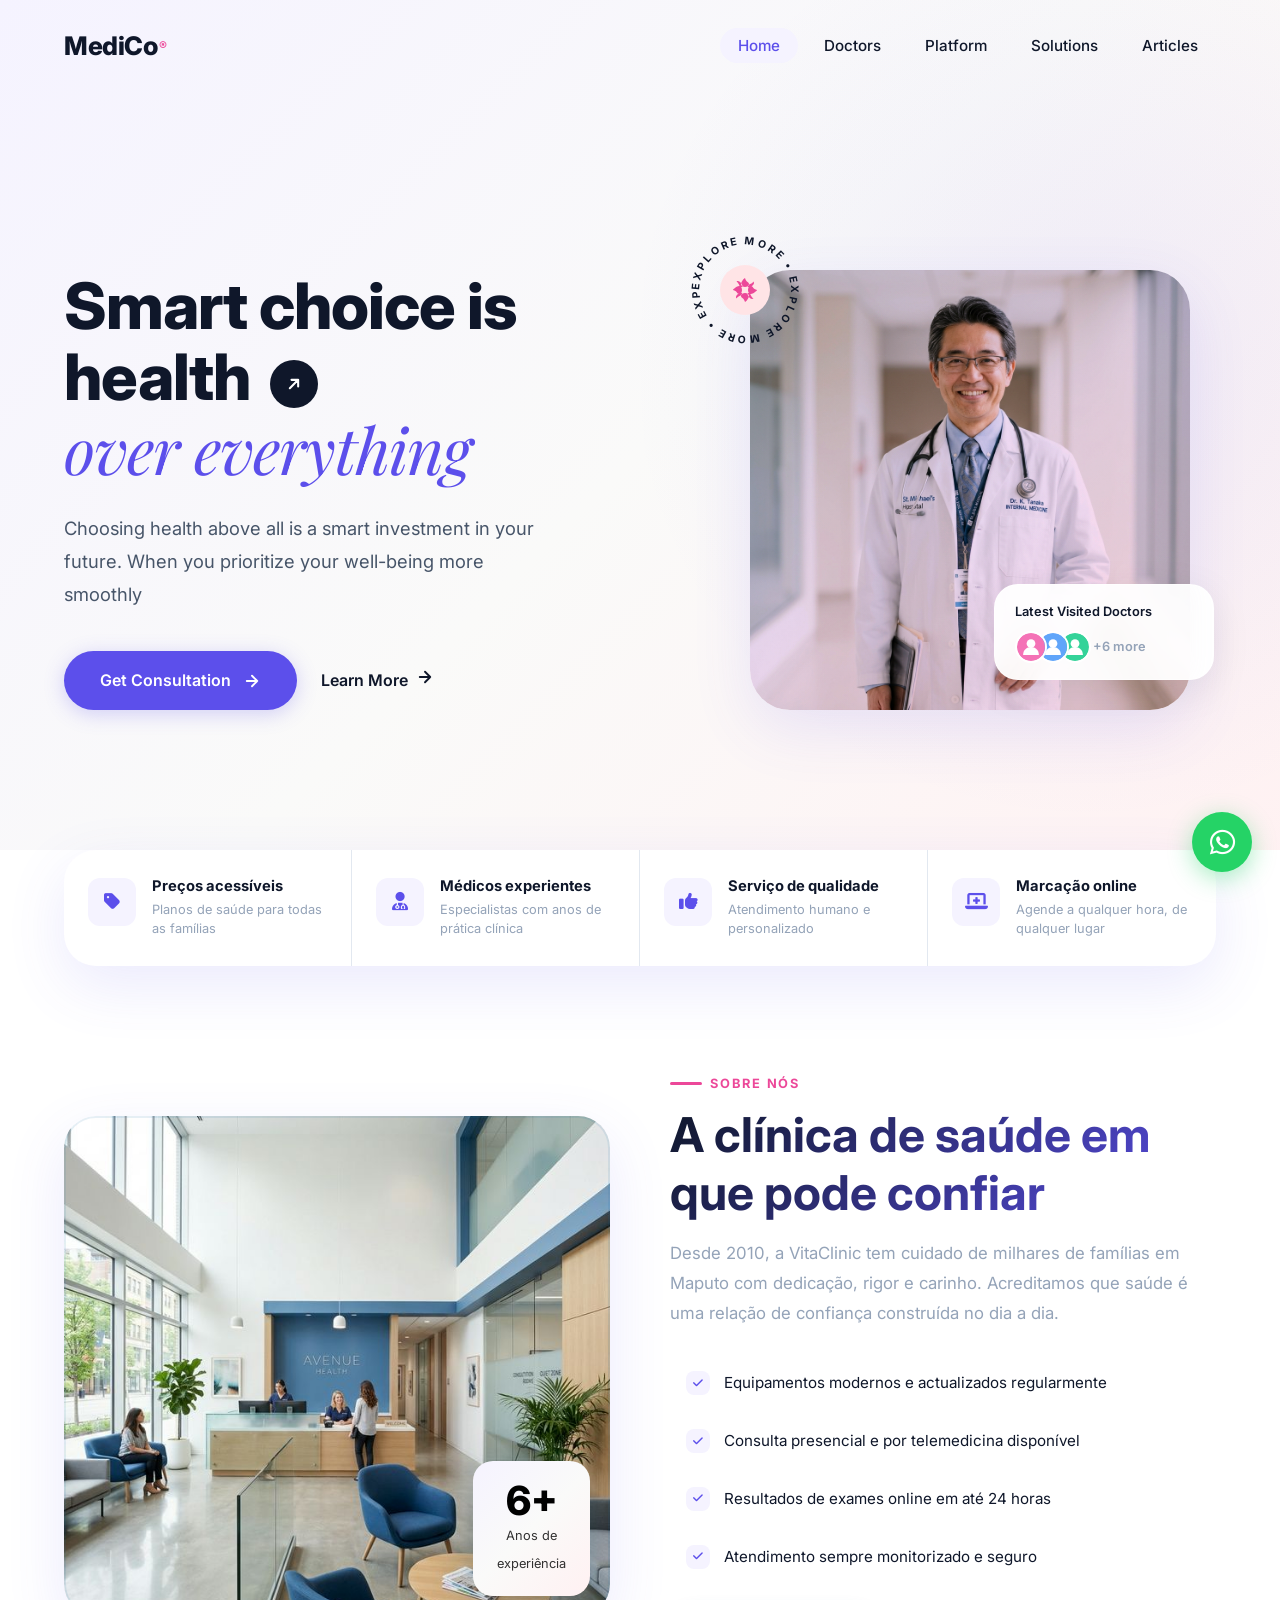
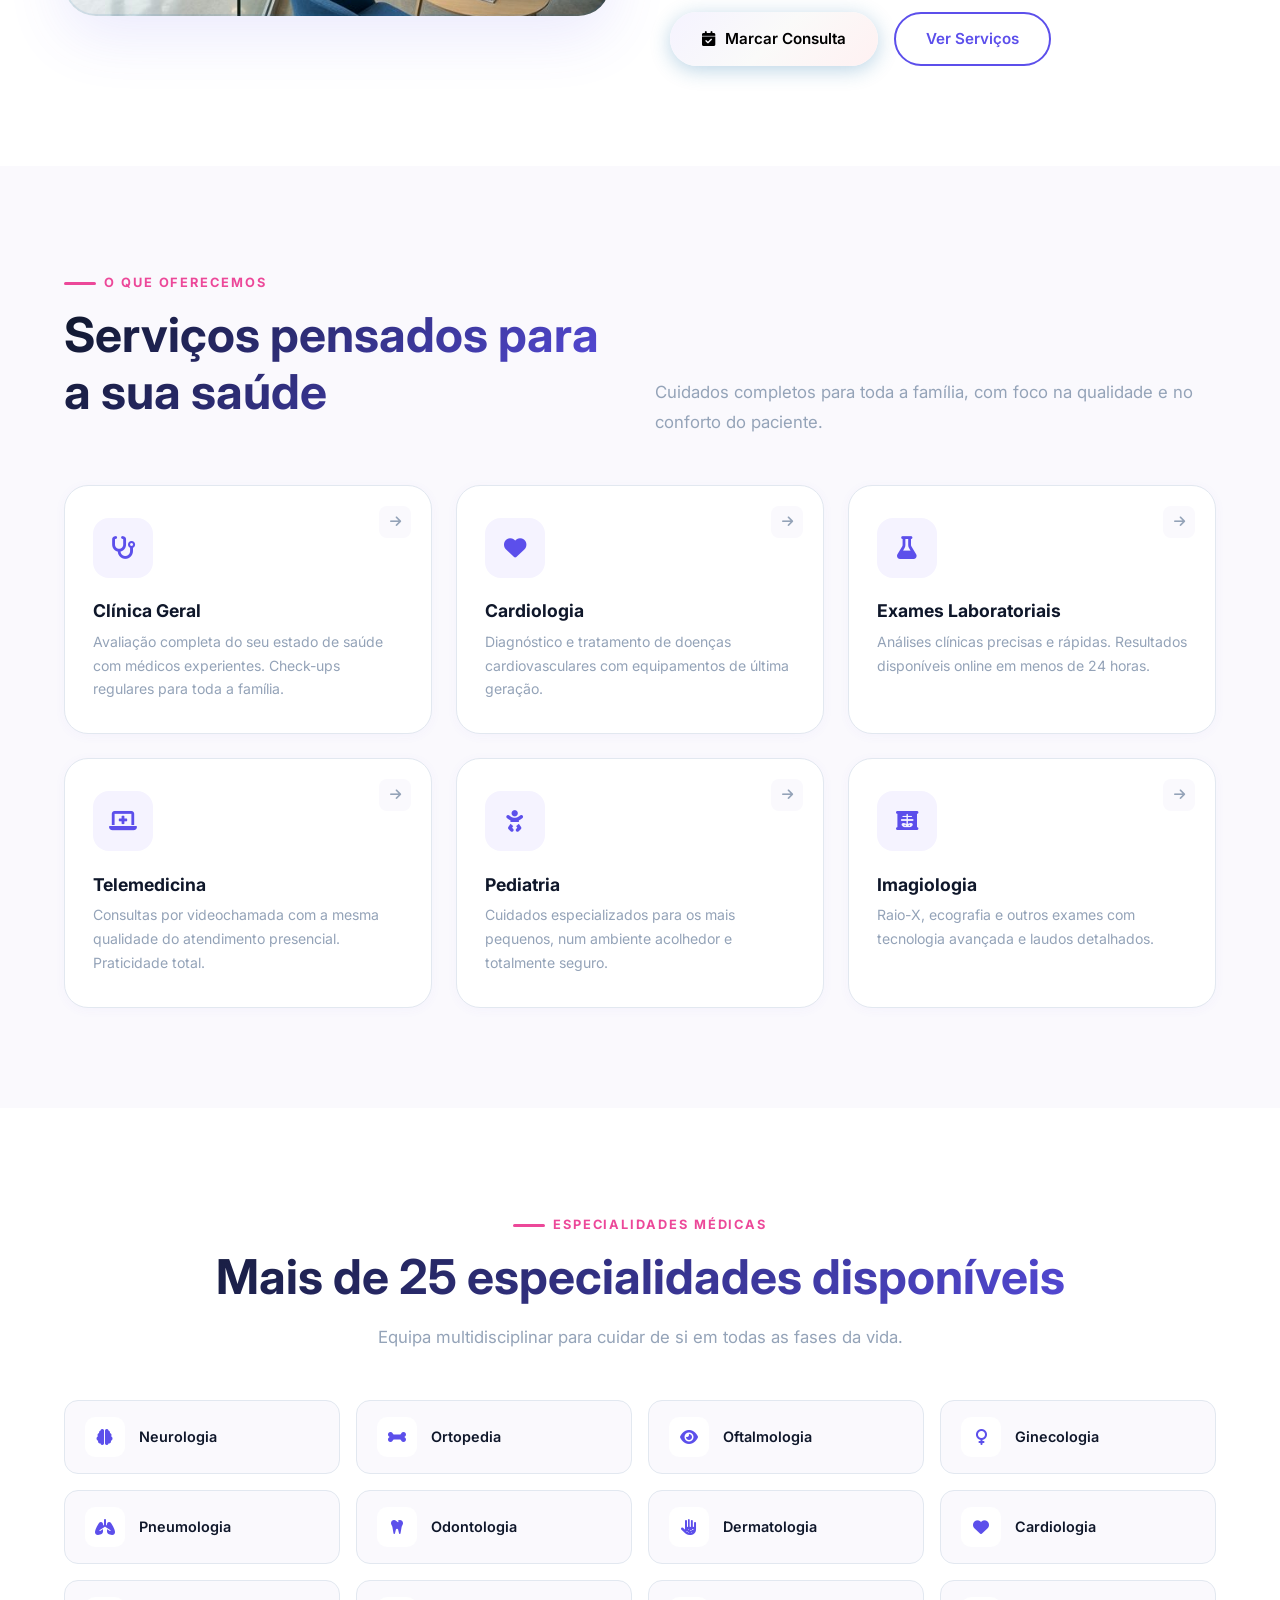
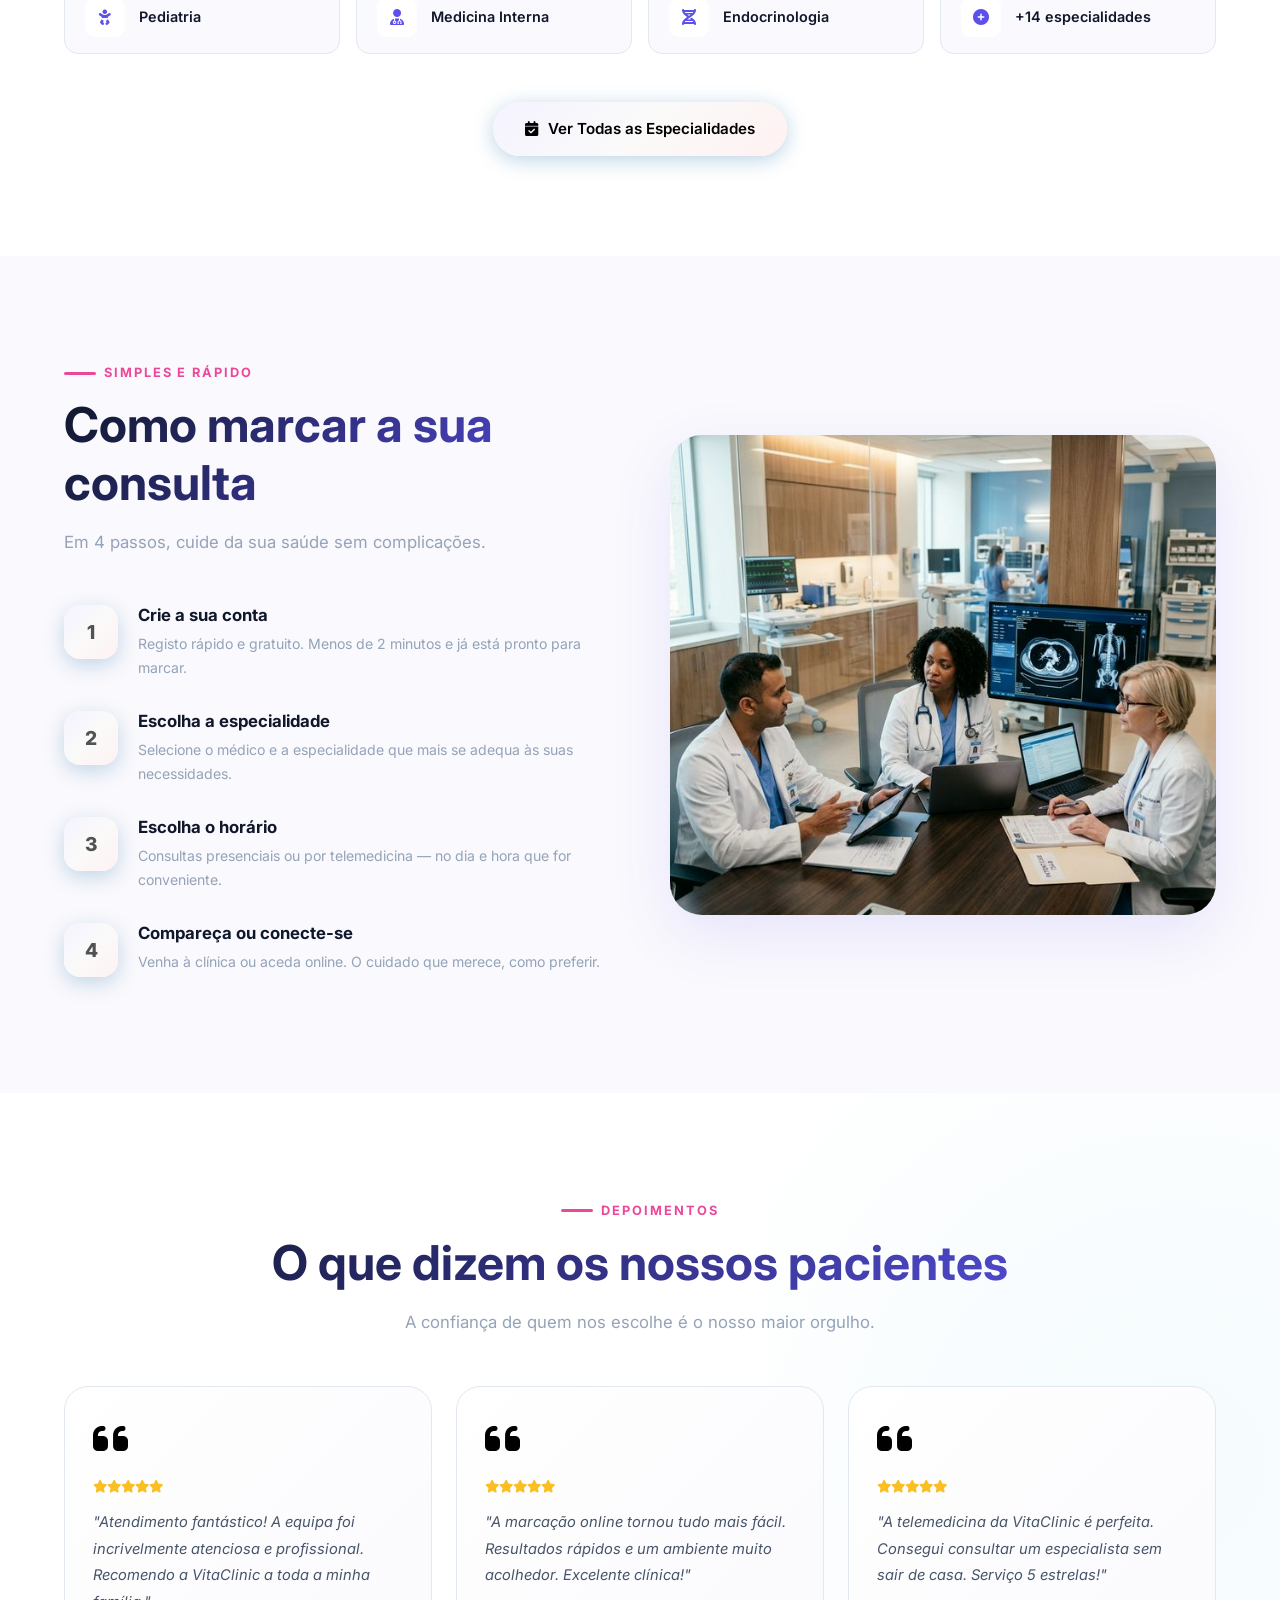
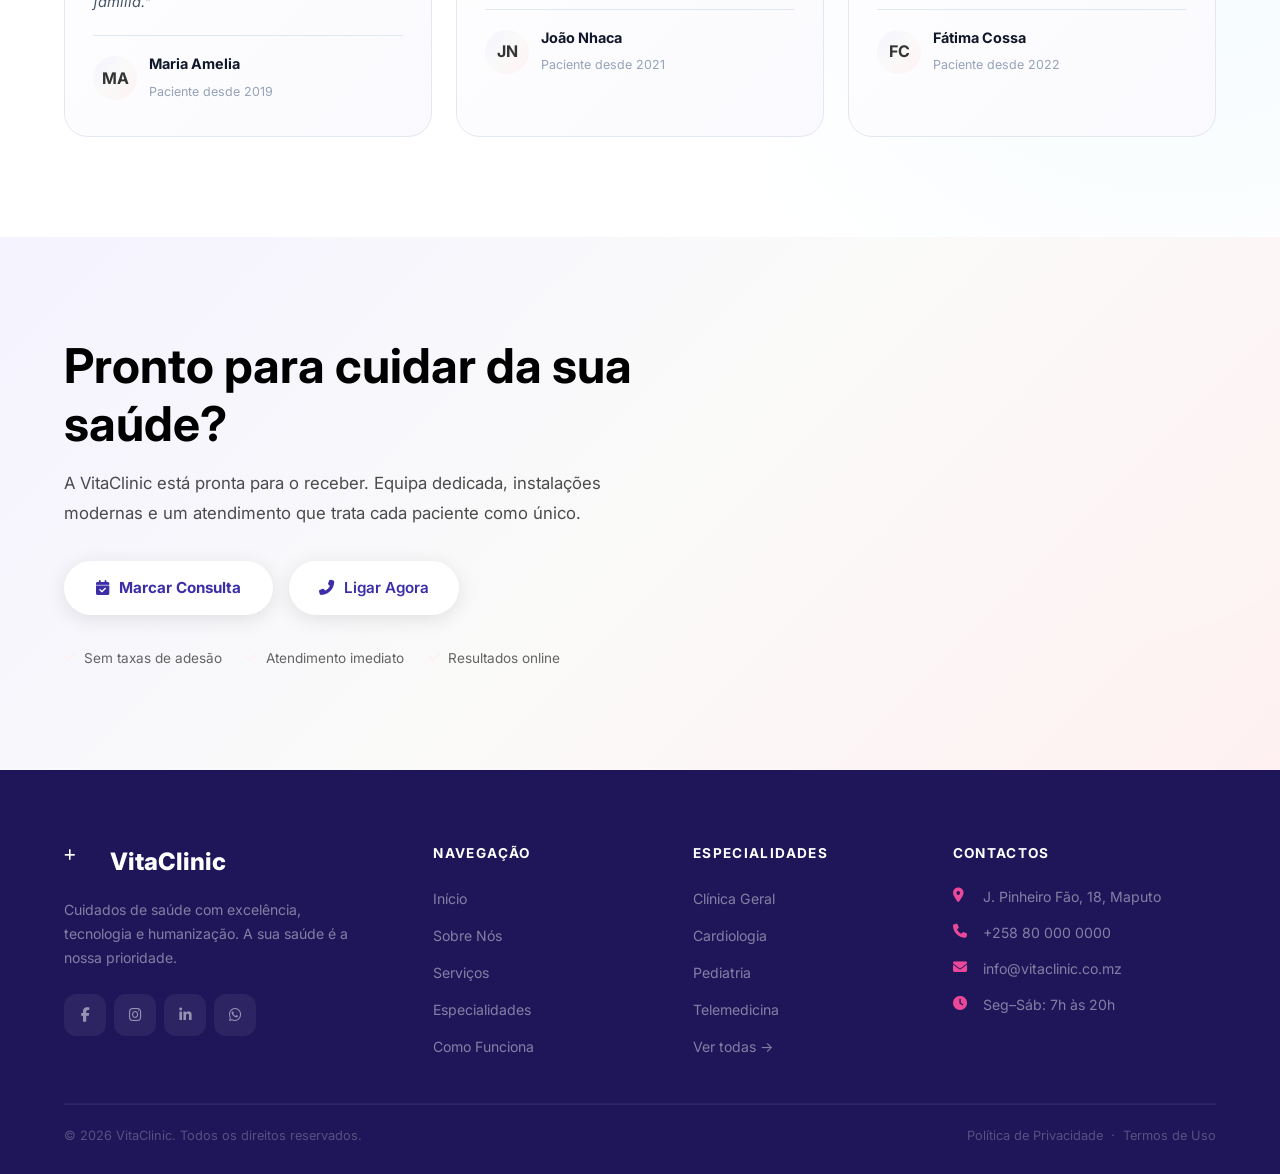
==== commit b28a2446: "Actualização do site" ====
--- a/frontend/index.html
+++ b/frontend/index.html
@@ -8,13 +8,13 @@
     <meta name="description"
         content="MediCo - High-quality healthcare, experienced doctors, and modern clinical services. Book your consultation online.">
     <link rel="stylesheet" href="https://cdnjs.cloudflare.com/ajax/libs/font-awesome/6.5.1/css/all.min.css">
-    <link href="https://fonts.googleapis.com/css2?family=Inter:wght@300;400;500;600;700;800&family=Playfair+Display:ital,wght@0,400;0,700;1,400&display=swap"
+    <link
+        href="https://fonts.googleapis.com/css2?family=Inter:wght@300;400;500;600;700;800&family=Playfair+Display:ital,wght@0,400;0,700;1,400&display=swap"
         rel="stylesheet">
     <link rel="stylesheet" href="assets/css/style.css">
 </head>
 
 <body>
-
     <!-- WhatsApp Float -->
     <a href="https://wa.me/258800000000" class="wa-float" target="_blank" title="WhatsApp"
         aria-label="Contactar pelo WhatsApp">
@@ -34,10 +34,6 @@
                 <li><a href="#como-funciona">Solutions</a></li>
                 <li><a href="#depoimentos">Articles</a></li>
             </ul>
-            <div class="nav-actions">
-                <a href="login.html" class="nav-signin">Sign in</a>
-                <a href="login.html" class="nav-signup">Sign up</a>
-            </div>
             <button class="hamburger" aria-label="Menu">
                 <span></span><span></span><span></span>
             </button>
@@ -54,20 +50,23 @@
                         Smart choice is health
                         <span class="inline-circle-arrow">
                             <svg viewBox="0 0 24 24" fill="none" xmlns="http://www.w3.org/2000/svg">
-                                <path d="M7 17L17 7M17 7H9M17 7V15" stroke="currentColor" stroke-width="2.5" stroke-linecap="round" stroke-linejoin="round"/>
+                                <path d="M7 17L17 7M17 7H9M17 7V15" stroke="currentColor" stroke-width="2.5"
+                                    stroke-linecap="round" stroke-linejoin="round" />
                             </svg>
                         </span>
                         <span class="serif-italic">over everything</span>
                     </h1>
                     <p class="hero-desc">
-                        Choosing health above all is a smart investment in your future. When you prioritize your well-being more smoothly
+                        Choosing health above all is a smart investment in your future. When you prioritize your
+                        well-being more smoothly
                     </p>
                     <div class="hero-actions">
-                        <a href="login.html" class="btn-medico-primary">
+                        <a href="agendar.html" class="btn-medico-primary">
                             Get Consultation
                             <span class="btn-arrow">
                                 <svg viewBox="0 0 24 24" fill="none" xmlns="http://www.w3.org/2000/svg">
-                                    <path d="M5 12H19M19 12L12 5M19 12L12 19" stroke="currentColor" stroke-width="2.5" stroke-linecap="round" stroke-linejoin="round"/>
+                                    <path d="M5 12H19M19 12L12 5M19 12L12 19" stroke="currentColor" stroke-width="2.5"
+                                        stroke-linecap="round" stroke-linejoin="round" />
                                 </svg>
                             </span>
                         </a>
@@ -75,7 +74,8 @@
                             Learn More
                             <span class="link-arrow">
                                 <svg viewBox="0 0 24 24" fill="none" xmlns="http://www.w3.org/2000/svg">
-                                    <path d="M5 12H19M19 12L12 5M19 12L12 19" stroke="currentColor" stroke-width="2.5" stroke-linecap="round" stroke-linejoin="round"/>
+                                    <path d="M5 12H19M19 12L12 5M19 12L12 19" stroke="currentColor" stroke-width="2.5"
+                                        stroke-linecap="round" stroke-linejoin="round" />
                                 </svg>
                             </span>
                         </a>
@@ -86,7 +86,8 @@
                     <!-- Rotating Explore Badge -->
                     <div class="explore-seal">
                         <svg class="explore-text" viewBox="0 0 100 100">
-                            <path id="circlePath" d="M 50, 50 m -35, 0 a 35,35 0 1,1 70,0 a 35,35 0 1,1 -70,0" fill="none" />
+                            <path id="circlePath" d="M 50, 50 m -35, 0 a 35,35 0 1,1 70,0 a 35,35 0 1,1 -70,0"
+                                fill="none" />
                             <text>
                                 <textPath href="#circlePath" startOffset="0%">
                                     EXPLORE MORE • EXPLORE MORE • EXPLORE MORE •
@@ -95,15 +96,17 @@
                         </svg>
                         <div class="explore-center-flower">
                             <svg class="flower-icon" viewBox="0 0 24 24" fill="currentColor">
-                                <path d="M12,0 C12.8,4 16,4 16,6 C16,8 14,9 12,9 C10,9 8,8 8,6 C8,4 11.2,0 12,0 Z M12,24 C11.2,20 8,20 8,18 C8,16 10,15 12,15 C14,15 16,16 16,18 C16,20 12.8,24 12,24 Z M0,12 C4,12.8 4,16 6,16 C8,16 9,14 9,12 C9,10 8,8 6,8 C4,8 0,11.2 0,12 Z M24,12 C20,11.2 20,8 18,8 C16,8 15,10 15,12 C15,14 16,16 18,16 C20,16 24,12.8 24,12 Z M3.5,3.5 C6.3,5.5 6.3,8.7 7.7,9.1 C9.1,9.5 9.8,8.2 9.1,6.8 C8.4,5.4 6.3,1.7 3.5,3.5 Z M20.5,20.5 C17.7,18.5 17.7,15.3 16.3,14.9 C14.9,14.5 14.2,15.8 14.9,17.2 C15.6,18.6 17.7,22.3 20.5,20.5 Z M3.5,20.5 C5.5,17.7 8.7,17.7 9.1,16.3 C9.5,14.9 8.2,14.2 6.8,14.9 C5.4,15.6 1.7,17.7 3.5,20.5 Z M20.5,3.5 C18.5,6.3 15.3,6.3 14.9,7.7 C14.5,9.1 15.8,9.8 17.2,9.1 C18.6,8.4 22.3,6.3 20.5,3.5 Z" />
+                                <path
+                                    d="M12,0 C12.8,4 16,4 16,6 C16,8 14,9 12,9 C10,9 8,8 8,6 C8,4 11.2,0 12,0 Z M12,24 C11.2,20 8,20 8,18 C8,16 10,15 12,15 C14,15 16,16 16,18 C16,20 12.8,24 12,24 Z M0,12 C4,12.8 4,16 6,16 C8,16 9,14 9,12 C9,10 8,8 6,8 C4,8 0,11.2 0,12 Z M24,12 C20,11.2 20,8 18,8 C16,8 15,10 15,12 C15,14 16,16 18,16 C20,16 24,12.8 24,12 Z M3.5,3.5 C6.3,5.5 6.3,8.7 7.7,9.1 C9.1,9.5 9.8,8.2 9.1,6.8 C8.4,5.4 6.3,1.7 3.5,3.5 Z M20.5,20.5 C17.7,18.5 17.7,15.3 16.3,14.9 C14.9,14.5 14.2,15.8 14.9,17.2 C15.6,18.6 17.7,22.3 20.5,20.5 Z M3.5,20.5 C5.5,17.7 8.7,17.7 9.1,16.3 C9.5,14.9 8.2,14.2 6.8,14.9 C5.4,15.6 1.7,17.7 3.5,20.5 Z M20.5,3.5 C18.5,6.3 15.3,6.3 14.9,7.7 C14.5,9.1 15.8,9.8 17.2,9.1 C18.6,8.4 22.3,6.3 20.5,3.5 Z" />
                             </svg>
                         </div>
                     </div>
 
                     <!-- Doctor Image Card with Gradient Background -->
                     <div class="doctor-card-wrapper">
-                        <img src="assets/img/medico-doctor.png" alt="Doctor Portrait" class="doctor-img" loading="eager">
-                        
+                        <img src="assets/img/medico-doctor.png" alt="Doctor Portrait" class="doctor-img"
+                            loading="eager">
+
                         <!-- Floating Visited Badge -->
                         <div class="visited-badge">
                             <span class="badge-title">Latest Visited Doctors</span>
@@ -111,23 +114,23 @@
                                 <div class="avatar-stack">
                                     <div class="avatar av-1">
                                         <svg viewBox="0 0 32 32" fill="none" xmlns="http://www.w3.org/2000/svg">
-                                            <rect width="32" height="32" rx="16" fill="#F472B6"/>
-                                            <circle cx="16" cy="12" r="5" fill="#FFF"/>
-                                            <path d="M7 25C7 19.5 11 16 16 16C21 16 25 19.5 25 25" fill="#FFF"/>
+                                            <rect width="32" height="32" rx="16" fill="#F472B6" />
+                                            <circle cx="16" cy="12" r="5" fill="#FFF" />
+                                            <path d="M7 25C7 19.5 11 16 16 16C21 16 25 19.5 25 25" fill="#FFF" />
                                         </svg>
                                     </div>
                                     <div class="avatar av-2">
                                         <svg viewBox="0 0 32 32" fill="none" xmlns="http://www.w3.org/2000/svg">
-                                            <rect width="32" height="32" rx="16" fill="#60A5FA"/>
-                                            <circle cx="16" cy="12" r="5" fill="#FFF"/>
-                                            <path d="M7 25C7 19.5 11 16 16 16C21 16 25 19.5 25 25" fill="#FFF"/>
+                                            <rect width="32" height="32" rx="16" fill="#60A5FA" />
+                                            <circle cx="16" cy="12" r="5" fill="#FFF" />
+                                            <path d="M7 25C7 19.5 11 16 16 16C21 16 25 19.5 25 25" fill="#FFF" />
                                         </svg>
                                     </div>
                                     <div class="avatar av-3">
                                         <svg viewBox="0 0 32 32" fill="none" xmlns="http://www.w3.org/2000/svg">
-                                            <rect width="32" height="32" rx="16" fill="#34D399"/>
-                                            <circle cx="16" cy="12" r="5" fill="#FFF"/>
-                                            <path d="M7 25C7 19.5 11 16 16 16C21 16 25 19.5 25 25" fill="#FFF"/>
+                                            <rect width="32" height="32" rx="16" fill="#34D399" />
+                                            <circle cx="16" cy="12" r="5" fill="#FFF" />
+                                            <path d="M7 25C7 19.5 11 16 16 16C21 16 25 19.5 25 25" fill="#FFF" />
                                         </svg>
                                     </div>
                                 </div>
@@ -216,7 +219,7 @@
                         </li>
                     </ul>
                     <div style="display:flex;gap:16px;flex-wrap:wrap;">
-                        <a href="login.html" class="btn-primary-custom"><i class="fas fa-calendar-check"></i> Marcar
+                        <a href="agendar.html" class="btn-primary-custom"><i class="fas fa-calendar-check"></i> Marcar
                             Consulta</a>
                         <a href="#servicos" class="btn-outline-custom">Ver Serviços</a>
                     </div>
@@ -329,7 +332,7 @@
                 </div>
             </div>
             <div style="text-align:center;margin-top:48px;">
-                <a href="login.html" class="btn-primary-custom"><i class="fas fa-calendar-check"></i> Ver Todas as
+                <a href="agendar.html" class="btn-primary-custom"><i class="fas fa-calendar-check"></i> Ver Todas as
                     Especialidades</a>
             </div>
         </div>
@@ -455,7 +458,8 @@
                 <p class="cta-desc">A VitaClinic está pronta para o receber. Equipa dedicada, instalações modernas e um
                     atendimento que trata cada paciente como único.</p>
                 <div class="cta-actions">
-                    <a href="login.html" class="btn-white"><i class="fas fa-calendar-check"></i> Marcar Consulta</a>
+                    <a href="agendar.html" class="btn-white" id="ctaMarcarBtn"><i class="fas fa-calendar-check"></i>
+                        Marcar Consulta</a>
                     <a href="tel:+258800000000" class="btn-ghost-white"><i class="fas fa-phone-alt"></i> Ligar Agora</a>
                 </div>
                 <div class="cta-perks">
@@ -526,7 +530,23 @@
         </div>
     </footer>
 
+    <script src="assets/js/auth.js"></script>
     <script src="assets/js/main.js"></script>
+    <script>
+        // Update CTA links based on session
+        setTimeout(() => {
+            if (typeof window.MediCo === 'undefined') return;
+            const user = window.MediCo.Auth.getSession();
+            if (user) {
+                // Update all login/register links to go to dashboard
+                document.querySelectorAll('a[href="login.html"], a[href="register.html"]').forEach(a => {
+                    if (!a.classList.contains('back-home-btn')) a.href = 'dashboard.html';
+                });
+                const btn = document.getElementById('ctaMarcarBtn');
+                if (btn) btn.innerHTML = '<i class="fas fa-th-large"></i> Ir ao Dashboard';
+            }
+        }, 60);
+    </script>
 </body>
 
 </html>
--- a/frontend/assets/css/style.css
+++ b/frontend/assets/css/style.css
@@ -1,5 +1,11 @@
 /* ===== RESET & BASE ===== */
-*, *::before, *::after { box-sizing: border-box; margin: 0; padding: 0; }
+*,
+*::before,
+*::after {
+    box-sizing: border-box;
+    margin: 0;
+    padding: 0;
+}
 
 :root {
     --primary: #5C4FEB;
@@ -27,7 +33,9 @@
     --transition-fast: 0.2s cubic-bezier(0.4, 0, 0.2, 1);
 }
 
-html { scroll-behavior: smooth; }
+html {
+    scroll-behavior: smooth;
+}
 
 body {
     font-family: 'Inter', -apple-system, BlinkMacSystemFont, sans-serif;
@@ -38,122 +46,235 @@
     overflow-x: hidden;
 }
 
-h1, h2, h3, h4, h5, h6 {
+h1,
+h2,
+h3,
+h4,
+h5,
+h6 {
     font-family: 'Inter', sans-serif;
     font-weight: 700;
     line-height: 1.2;
     color: var(--text-dark);
 }
 
-a { text-decoration: none; color: inherit; transition: color var(--transition-fast); }
-img { max-width: 100%; display: block; }
-.container { max-width: 1200px; margin: 0 auto; padding: 0 24px; }
+a {
+    text-decoration: none;
+    color: inherit;
+    transition: color var(--transition-fast);
+}
+
+img {
+    max-width: 100%;
+    display: block;
+}
+
+.container {
+    max-width: 1200px;
+    margin: 0 auto;
+    padding: 0 24px;
+}
 
 /* ===== UTILITIES ===== */
-.section-padding { padding: 100px 0; }
-@media (max-width: 768px) { .section-padding { padding: 64px 0; } }
+.section-padding {
+    padding: 100px 0;
+}
+
+@media (max-width: 768px) {
+    .section-padding {
+        padding: 64px 0;
+    }
+}
 
 .section-label {
-    font-size: 0.8rem; font-weight: 700; text-transform: uppercase;
-    letter-spacing: 0.15em; color: var(--accent);
-    margin-bottom: 0.75rem; display: inline-flex; align-items: center; gap: 8px;
-}
+    font-size: 0.8rem;
+    font-weight: 700;
+    text-transform: uppercase;
+    letter-spacing: 0.15em;
+    color: var(--accent);
+    margin-bottom: 0.75rem;
+    display: inline-flex;
+    align-items: center;
+    gap: 8px;
+}
+
 .section-label::before {
-    content: ''; width: 32px; height: 3px; background: var(--accent);
-    border-radius: 4px; display: inline-block;
+    content: '';
+    width: 32px;
+    height: 3px;
+    background: var(--accent);
+    border-radius: 4px;
+    display: inline-block;
 }
 
 .section-title {
-    font-size: clamp(2rem, 4vw, 3rem); margin-bottom: 1rem;
+    font-size: clamp(2rem, 4vw, 3rem);
+    margin-bottom: 1rem;
     background: linear-gradient(135deg, var(--text-dark), var(--primary));
-    -webkit-background-clip: text; -webkit-text-fill-color: transparent;
+    -webkit-background-clip: text;
+    -webkit-text-fill-color: transparent;
     background-clip: text;
 }
 
 .section-sub {
-    font-size: 1.05rem; color: var(--text-muted);
-    max-width: 560px; line-height: 1.8;
+    font-size: 1.05rem;
+    color: var(--text-muted);
+    max-width: 560px;
+    line-height: 1.8;
 }
 
 /* ===== BUTTONS ===== */
 .btn-primary-custom {
-    display: inline-flex; align-items: center; gap: 10px;
-    background: var(--gradient-hero); color: #fff; border: none;
-    padding: 14px 32px; border-radius: 50px;
-    font-weight: 600; font-size: 0.95rem; font-family: 'Inter', sans-serif;
-    cursor: pointer; position: relative; overflow: hidden;
+    display: inline-flex;
+    align-items: center;
+    gap: 10px;
+    background: var(--gradient-hero);
+    color: #000000;
+    border: none;
+    padding: 14px 32px;
+    border-radius: 50px;
+    font-weight: 600;
+    font-size: 0.95rem;
+    font-family: 'Inter', sans-serif;
+    cursor: pointer;
+    position: relative;
+    overflow: hidden;
     transition: transform var(--transition-fast), box-shadow var(--transition);
     box-shadow: 0 4px 20px rgba(27, 111, 168, 0.3);
 }
+
 .btn-primary-custom:hover {
     transform: translateY(-3px);
     box-shadow: 0 8px 32px rgba(27, 111, 168, 0.45);
+    color: #5d00ff;
+}
+
+.btn-primary-custom::after {
+    content: '';
+    position: absolute;
+    inset: 0;
+    background: linear-gradient(135deg, rgba(255, 255, 255, 0.2), transparent);
+    opacity: 0;
+    transition: opacity var(--transition);
+}
+
+.btn-primary-custom:hover::after {
+    opacity: 1;
+}
+
+.btn-outline-custom {
+    display: inline-flex;
+    align-items: center;
+    gap: 10px;
+    background: transparent;
+    color: var(--primary);
+    border: 2px solid var(--primary);
+    padding: 12px 30px;
+    border-radius: 50px;
+    font-weight: 600;
+    font-size: 0.95rem;
+    font-family: 'Inter', sans-serif;
+    cursor: pointer;
+    transition: all var(--transition);
+}
+
+.btn-outline-custom:hover {
+    background: var(--primary);
     color: #fff;
-}
-.btn-primary-custom::after {
-    content: ''; position: absolute; inset: 0;
-    background: linear-gradient(135deg, rgba(255,255,255,0.2), transparent);
-    opacity: 0; transition: opacity var(--transition);
-}
-.btn-primary-custom:hover::after { opacity: 1; }
-
-.btn-outline-custom {
-    display: inline-flex; align-items: center; gap: 10px;
-    background: transparent; color: var(--primary);
-    border: 2px solid var(--primary); padding: 12px 30px;
-    border-radius: 50px; font-weight: 600; font-size: 0.95rem;
-    font-family: 'Inter', sans-serif; cursor: pointer;
-    transition: all var(--transition);
-}
-.btn-outline-custom:hover {
-    background: var(--primary); color: #fff;
     transform: translateY(-3px);
     box-shadow: 0 8px 24px rgba(27, 111, 168, 0.25);
 }
 
 .btn-white {
-    display: inline-flex; align-items: center; gap: 10px;
-    background: #fff; color: var(--primary-dark); border: none;
-    padding: 14px 32px; border-radius: 50px;
-    font-weight: 700; font-size: 0.95rem; font-family: 'Inter', sans-serif;
-    cursor: pointer; transition: all var(--transition);
-    box-shadow: 0 4px 20px rgba(0,0,0,0.1);
-}
+    display: inline-flex;
+    align-items: center;
+    gap: 10px;
+    background: #fff;
+    color: var(--primary-dark);
+    border: none;
+    padding: 14px 32px;
+    border-radius: 50px;
+    font-weight: 700;
+    font-size: 0.95rem;
+    font-family: 'Inter', sans-serif;
+    cursor: pointer;
+    transition: all var(--transition);
+    box-shadow: 0 4px 20px rgba(0, 0, 0, 0.1);
+}
+
 .btn-white:hover {
     transform: translateY(-3px);
-    box-shadow: 0 8px 32px rgba(0,0,0,0.15);
+    box-shadow: 0 8px 32px rgba(0, 0, 0, 0.15);
     color: var(--primary-dark);
 }
 
 .btn-ghost-white {
-    display: inline-flex; align-items: center; gap: 10px;
-    background: rgba(255,255,255,0.1); color: #fff;
-    border: 2px solid rgba(255,255,255,0.3); padding: 12px 30px;
-    border-radius: 50px; font-weight: 600; font-size: 0.95rem;
-    font-family: 'Inter', sans-serif; cursor: pointer;
-    transition: all var(--transition); backdrop-filter: blur(10px);
-}
+    display: inline-flex;
+    align-items: center;
+    gap: 10px;
+    background: #fff;
+    color: var(--primary-dark);
+    padding: 12px 30px;
+    border-radius: 50px;
+    font-weight: 600;
+    font-size: 0.95rem;
+    font-family: 'Inter', sans-serif;
+    cursor: pointer;
+    transition: all var(--transition);
+    box-shadow: 0 4px 20px rgba(0, 0, 0, 0.1);
+}
+
 .btn-ghost-white:hover {
-    background: rgba(255,255,255,0.2); border-color: #fff;
-    transform: translateY(-3px); color: #fff;
+    box-shadow: 0 8px 32px rgba(0, 0, 0, 0.15);
+    transform: translateY(-3px);
+    color: var(--primary-dark);
 }
 
 /* ===== TOP BAR ===== */
 .topbar {
-    background: var(--primary-deeper); color: rgba(255,255,255,0.8);
-    font-size: 0.8rem; padding: 8px 0;
-}
+    background: var(--primary-deeper);
+    color: rgba(255, 255, 255, 0.8);
+    font-size: 0.8rem;
+    padding: 8px 0;
+}
+
 .topbar .container {
-    display: flex; justify-content: space-between;
-    align-items: center; flex-wrap: wrap; gap: 6px 20px;
-}
-.topbar-left, .topbar-right { display: flex; align-items: center; gap: 20px; }
-.topbar a { color: rgba(255,255,255,0.8); }
-.topbar a:hover { color: #fff; }
-.topbar i { margin-right: 6px; color: var(--accent); font-size: 0.72rem; }
+    display: flex;
+    justify-content: space-between;
+    align-items: center;
+    flex-wrap: wrap;
+    gap: 6px 20px;
+}
+
+.topbar-left,
+.topbar-right {
+    display: flex;
+    align-items: center;
+    gap: 20px;
+}
+
+.topbar a {
+    color: rgba(255, 255, 255, 0.8);
+}
+
+.topbar a:hover {
+    color: #fff;
+}
+
+.topbar i {
+    margin-right: 6px;
+    color: var(--accent);
+    font-size: 0.72rem;
+}
+
 @media (max-width: 640px) {
-    .topbar .container { justify-content: center; }
-    .topbar-right { display: none; }
+    .topbar .container {
+        justify-content: center;
+    }
+
+    .topbar-right {
+        display: none;
+    }
 }
 
 /* ===== NAVBAR ===== */
@@ -167,6 +288,7 @@
     z-index: 1050;
     transition: all var(--transition);
 }
+
 .navbar-main.scrolled {
     position: fixed;
     background: rgba(255, 255, 255, 0.85);
@@ -176,11 +298,13 @@
     padding: 14px 0;
     border-bottom: 1px solid rgba(226, 232, 240, 0.5);
 }
+
 .navbar-main .container {
     display: flex;
     justify-content: space-between;
     align-items: center;
 }
+
 .navbar-brand {
     font-size: 1.6rem;
     font-weight: 800;
@@ -189,6 +313,7 @@
     align-items: center;
     letter-spacing: -0.5px;
 }
+
 .brand-reg {
     font-size: 0.75rem;
     font-weight: 600;
@@ -196,6 +321,7 @@
     vertical-align: super;
     margin-left: 2px;
 }
+
 .nav-links {
     display: flex;
     align-items: center;
@@ -204,6 +330,7 @@
     margin: 0;
     padding: 0;
 }
+
 .nav-links a {
     font-size: 0.95rem;
     font-weight: 500;
@@ -212,15 +339,18 @@
     border-radius: 50px;
     transition: all var(--transition-fast);
 }
+
 .nav-links a:hover {
     color: var(--primary);
     background: var(--primary-light);
 }
+
 .nav-actions {
     display: flex;
     align-items: center;
     gap: 16px;
 }
+
 .nav-signin {
     font-size: 0.95rem;
     font-weight: 600;
@@ -228,9 +358,11 @@
     padding: 10px 16px;
     transition: color var(--transition-fast);
 }
+
 .nav-signin:hover {
     color: var(--primary);
 }
+
 .nav-signup {
     background: var(--text-dark);
     color: #fff !important;
@@ -241,12 +373,14 @@
     box-shadow: 0 4px 12px rgba(15, 23, 42, 0.15);
     transition: all var(--transition) !important;
 }
+
 .nav-signup:hover {
     transform: translateY(-2px);
     background: var(--primary) !important;
     box-shadow: 0 8px 24px rgba(92, 79, 235, 0.25) !important;
     color: #fff !important;
 }
+
 .hamburger {
     display: none;
     background: none;
@@ -257,6 +391,7 @@
     position: relative;
     z-index: 1060;
 }
+
 .hamburger span {
     display: block;
     width: 24px;
@@ -266,12 +401,26 @@
     border-radius: 2px;
     transition: all 0.3s;
 }
-.hamburger.active span:nth-child(1) { transform: rotate(45deg) translate(5px, 6px); }
-.hamburger.active span:nth-child(2) { opacity: 0; }
-.hamburger.active span:nth-child(3) { transform: rotate(-45deg) translate(5px, -6px); }
+
+.hamburger.active span:nth-child(1) {
+    transform: rotate(45deg) translate(5px, 6px);
+}
+
+.hamburger.active span:nth-child(2) {
+    opacity: 0;
+}
+
+.hamburger.active span:nth-child(3) {
+    transform: rotate(-45deg) translate(5px, -6px);
+}
 
 @media (max-width: 991px) {
-    .hamburger { display: flex; align-items: center; justify-content: center; }
+    .hamburger {
+        display: flex;
+        align-items: center;
+        justify-content: center;
+    }
+
     .nav-links {
         position: fixed;
         top: 0;
@@ -281,18 +430,29 @@
         flex-direction: column;
         background: #fff;
         padding: 100px 32px 32px;
-        box-shadow: -10px 0 40px rgba(0,0,0,0.1);
+        box-shadow: -10px 0 40px rgba(0, 0, 0, 0.1);
         transition: right 0.4s cubic-bezier(0.4, 0, 0.2, 1);
         gap: 12px;
         align-items: stretch;
         z-index: 1055;
     }
-    .nav-links.open { right: 0; }
-    .nav-links a { padding: 14px 20px; font-size: 1rem; border-radius: var(--radius); }
+
+    .nav-links.open {
+        right: 0;
+    }
+
+    .nav-links a {
+        padding: 14px 20px;
+        font-size: 1rem;
+        border-radius: var(--radius);
+    }
+
     .nav-actions {
-        display: none; /* Hide in primary mobile nav */
-    }
-    .nav-links.open ~ .nav-actions {
+        display: none;
+        /* Hide in primary mobile nav */
+    }
+
+    .nav-links.open~.nav-actions {
         display: flex;
         flex-direction: column;
         position: fixed;
@@ -301,15 +461,26 @@
         left: calc(100% - 268px);
         z-index: 1056;
     }
-    .nav-links.open ~ .nav-actions a {
+
+    .nav-links.open~.nav-actions a {
         width: 100%;
         text-align: center;
     }
+
     .nav-overlay {
-        position: fixed; inset: 0; background: rgba(0,0,0,0.4);
-        opacity: 0; visibility: hidden; transition: all 0.4s; z-index: 1040;
-    }
-    .nav-overlay.show { opacity: 1; visibility: visible; }
+        position: fixed;
+        inset: 0;
+        background: rgba(0, 0, 0, 0.4);
+        opacity: 0;
+        visibility: hidden;
+        transition: all 0.4s;
+        z-index: 1040;
+    }
+
+    .nav-overlay.show {
+        opacity: 1;
+        visibility: visible;
+    }
 }
 
 /* ===== HERO ===== */
@@ -322,6 +493,7 @@
     display: flex;
     align-items: center;
 }
+
 .hero::before {
     content: '';
     position: absolute;
@@ -333,19 +505,23 @@
     background: radial-gradient(circle, rgba(92, 79, 235, 0.08), transparent 60%);
     pointer-events: none;
 }
+
 .hero .container {
     position: relative;
     z-index: 1;
 }
+
 .hero .row {
     display: grid;
     grid-template-columns: 1.1fr 0.9fr;
     gap: 60px;
     align-items: center;
 }
+
 .hero-text-col {
     position: relative;
 }
+
 .hero h1 {
     font-size: clamp(2.8rem, 5vw, 4.4rem);
     color: var(--text-dark);
@@ -369,10 +545,12 @@
     margin: 0 8px;
     transition: transform var(--transition);
 }
+
 .inline-circle-arrow svg {
     width: 20px;
     height: 20px;
 }
+
 .inline-circle-arrow:hover {
     transform: scale(1.1) rotate(45deg);
 }
@@ -384,6 +562,7 @@
     color: var(--primary);
     display: inline-block;
 }
+
 .hero-desc {
     font-size: 1.15rem;
     color: var(--text-body);
@@ -391,6 +570,7 @@
     margin-bottom: 2.5rem;
     line-height: 1.8;
 }
+
 .hero-actions {
     display: flex;
     align-items: center;
@@ -412,21 +592,25 @@
     box-shadow: 0 4px 20px rgba(92, 79, 235, 0.25);
     transition: all var(--transition);
 }
+
 .btn-medico-primary:hover {
     background: var(--primary-dark);
     transform: translateY(-2px);
     box-shadow: 0 8px 30px rgba(92, 79, 235, 0.4);
 }
+
 .btn-arrow {
     display: flex;
     align-items: center;
     justify-content: center;
 }
+
 .btn-arrow svg {
     width: 18px;
     height: 18px;
     transition: transform var(--transition-fast);
 }
+
 .btn-medico-primary:hover .btn-arrow svg {
     transform: translateX(4px);
 }
@@ -441,14 +625,17 @@
     font-size: 1rem;
     transition: color var(--transition-fast);
 }
+
 .btn-medico-link:hover {
     color: var(--primary);
 }
+
 .link-arrow svg {
     width: 18px;
     height: 18px;
     transition: transform var(--transition-fast);
 }
+
 .btn-medico-link:hover .link-arrow svg {
     transform: translateX(4px);
 }
@@ -471,6 +658,7 @@
     max-width: 440px;
     width: 100%;
 }
+
 .doctor-img {
     width: 100%;
     height: auto;
@@ -488,11 +676,13 @@
     height: 130px;
     z-index: 5;
 }
+
 .explore-text {
     width: 100%;
     height: 100%;
     animation: spinSeal 25s linear infinite;
 }
+
 .explore-text text {
     font-family: 'Inter', sans-serif;
     font-size: 8px;
@@ -500,10 +690,17 @@
     fill: var(--text-dark);
     letter-spacing: 2px;
 }
+
 @keyframes spinSeal {
-    from { transform: rotate(0deg); }
-    to { transform: rotate(360deg); }
-}
+    from {
+        transform: rotate(0deg);
+    }
+
+    to {
+        transform: rotate(360deg);
+    }
+}
+
 .explore-center-flower {
     position: absolute;
     top: 50%;
@@ -518,6 +715,7 @@
     align-items: center;
     justify-content: center;
 }
+
 .flower-icon {
     width: 24px;
     height: 24px;
@@ -541,20 +739,24 @@
     border: 1px solid rgba(255, 255, 255, 0.5);
     min-width: 220px;
 }
+
 .visited-badge .badge-title {
     font-size: 0.8rem;
     font-weight: 600;
     color: var(--text-dark);
 }
+
 .badge-doctors {
     display: flex;
     align-items: center;
     gap: 12px;
 }
+
 .avatar-stack {
     display: flex;
     align-items: center;
 }
+
 .avatar-stack .avatar {
     width: 32px;
     height: 32px;
@@ -566,9 +768,19 @@
     justify-content: center;
     overflow: hidden;
 }
-.avatar-stack .avatar:nth-child(1) { z-index: 3; }
-.avatar-stack .avatar:nth-child(2) { z-index: 2; }
-.avatar-stack .avatar:nth-child(3) { z-index: 1; }
+
+.avatar-stack .avatar:nth-child(1) {
+    z-index: 3;
+}
+
+.avatar-stack .avatar:nth-child(2) {
+    z-index: 2;
+}
+
+.avatar-stack .avatar:nth-child(3) {
+    z-index: 1;
+}
+
 .visited-badge .badge-more {
     font-size: 0.8rem;
     font-weight: 600;
@@ -576,437 +788,1028 @@
 }
 
 @media (max-width: 991px) {
-    .hero { min-height: auto; padding: 120px 0 60px; }
-    .hero .row { grid-template-columns: 1fr; gap: 60px; }
-    .doctor-card-wrapper { max-width: 380px; margin: 0 auto; }
-    .explore-seal { left: 10px; top: -35px; }
-    .visited-badge { right: 10px; bottom: 20px; }
-}
+    .hero {
+        min-height: auto;
+        padding: 120px 0 60px;
+    }
+
+    .hero .row {
+        grid-template-columns: 1fr;
+        gap: 60px;
+    }
+
+    .doctor-card-wrapper {
+        max-width: 380px;
+        margin: 0 auto;
+    }
+
+    .explore-seal {
+        left: 10px;
+        top: -35px;
+    }
+
+    .visited-badge {
+        right: 10px;
+        bottom: 20px;
+    }
+}
+
 @media (max-width: 767px) {
-    .hero { padding: 100px 0 40px; }
-    .doctor-card-wrapper { max-width: 320px; }
-    .explore-seal { display: none; }
-    .visited-badge { display: none; }
-    .hero h1 { font-size: 2.5rem; }
-    .hero-actions { gap: 16px; }
+    .hero {
+        padding: 100px 0 40px;
+    }
+
+    .doctor-card-wrapper {
+        max-width: 320px;
+    }
+
+    .explore-seal {
+        display: none;
+    }
+
+    .visited-badge {
+        display: none;
+    }
+
+    .hero h1 {
+        font-size: 2.5rem;
+    }
+
+    .hero-actions {
+        gap: 16px;
+    }
 }
 
 /* ===== FEATURES STRIP ===== */
 .features-strip {
-    background: var(--bg-white); padding: 0; position: relative; z-index: 10;
+    background: var(--bg-white);
+    padding: 0;
+    position: relative;
+    z-index: 10;
     margin-top: -50px;
 }
-.features-strip .container { position: relative; }
+
+.features-strip .container {
+    position: relative;
+}
+
 .features-grid {
-    display: grid; grid-template-columns: repeat(4, 1fr); gap: 0;
-    background: var(--bg-white); border-radius: var(--radius-xl);
-    box-shadow: var(--shadow-lg); overflow: hidden;
-}
+    display: grid;
+    grid-template-columns: repeat(4, 1fr);
+    gap: 0;
+    background: var(--bg-white);
+    border-radius: var(--radius-xl);
+    box-shadow: var(--shadow-lg);
+    overflow: hidden;
+}
+
 .feature-item {
-    display: flex; align-items: flex-start; gap: 16px;
-    padding: 28px 24px; border-right: 1px solid var(--border-light);
-    transition: all var(--transition); position: relative;
-}
-.feature-item:last-child { border-right: none; }
+    display: flex;
+    align-items: flex-start;
+    gap: 16px;
+    padding: 28px 24px;
+    border-right: 1px solid var(--border-light);
+    transition: all var(--transition);
+    position: relative;
+}
+
+.feature-item:last-child {
+    border-right: none;
+}
+
 .feature-item::after {
-    content: ''; position: absolute; bottom: 0; left: 50%;
-    transform: translateX(-50%); width: 0; height: 3px;
-    background: var(--gradient-hero); transition: width var(--transition);
+    content: '';
+    position: absolute;
+    bottom: 0;
+    left: 50%;
+    transform: translateX(-50%);
+    width: 0;
+    height: 3px;
+    background: var(--gradient-hero);
+    transition: width var(--transition);
     border-radius: 3px;
 }
-.feature-item:hover::after { width: 60%; }
-.feature-item:hover { background: var(--bg-light); }
+
+.feature-item:hover::after {
+    width: 60%;
+}
+
+.feature-item:hover {
+    background: var(--bg-light);
+}
+
 .feature-icon {
-    width: 48px; height: 48px; border-radius: 12px;
-    background: var(--primary-light); display: flex;
-    align-items: center; justify-content: center;
-    color: var(--primary); font-size: 1.15rem; flex-shrink: 0;
+    width: 48px;
+    height: 48px;
+    border-radius: 12px;
+    background: var(--primary-light);
+    display: flex;
+    align-items: center;
+    justify-content: center;
+    color: var(--primary);
+    font-size: 1.15rem;
+    flex-shrink: 0;
     transition: all var(--transition);
 }
+
 .feature-item:hover .feature-icon {
-    background: var(--gradient-hero); color: #fff;
+    background: var(--gradient-hero);
+    color: #4800ff;
     transform: scale(1.05);
 }
+
 .feature-item h6 {
-    font-size: 0.92rem; font-weight: 700; color: var(--text-dark);
+    font-size: 0.92rem;
+    font-weight: 700;
+    color: var(--text-dark);
     margin-bottom: 4px;
 }
-.feature-item p { font-size: 0.8rem; color: var(--text-muted); margin: 0; line-height: 1.5; }
+
+.feature-item p {
+    font-size: 0.8rem;
+    color: var(--text-muted);
+    margin: 0;
+    line-height: 1.5;
+}
 
 @media (max-width: 991px) {
-    .features-grid { grid-template-columns: repeat(2, 1fr); }
-    .feature-item:nth-child(2) { border-right: none; }
-    .feature-item { border-bottom: 1px solid var(--border-light); }
-}
+    .features-grid {
+        grid-template-columns: repeat(2, 1fr);
+    }
+
+    .feature-item:nth-child(2) {
+        border-right: none;
+    }
+
+    .feature-item {
+        border-bottom: 1px solid var(--border-light);
+    }
+}
+
 @media (max-width: 576px) {
-    .features-strip { margin-top: -30px; }
-    .features-grid { grid-template-columns: 1fr; }
-    .feature-item { border-right: none; }
+    .features-strip {
+        margin-top: -30px;
+    }
+
+    .features-grid {
+        grid-template-columns: 1fr;
+    }
+
+    .feature-item {
+        border-right: none;
+    }
 }
 
 /* ===== ABOUT ===== */
-.about-section { background: var(--bg-white); }
-.about-grid { display: grid; grid-template-columns: 1fr 1fr; gap: 60px; align-items: center; }
+.about-section {
+    background: var(--bg-white);
+}
+
+.about-grid {
+    display: grid;
+    grid-template-columns: 1fr 1fr;
+    gap: 60px;
+    align-items: center;
+}
+
 .about-img-wrapper {
-    border-radius: var(--radius-xl); overflow: hidden;
-    box-shadow: var(--shadow-lg); position: relative;
-}
-.about-img-wrapper img { width: 100%; height: 500px; object-fit: cover; }
+    border-radius: var(--radius-xl);
+    overflow: hidden;
+    box-shadow: var(--shadow-lg);
+    position: relative;
+}
+
+.about-img-wrapper img {
+    width: 100%;
+    height: 500px;
+    object-fit: cover;
+}
+
 .about-img-wrapper::after {
-    content: ''; position: absolute; inset: 0;
+    content: '';
+    position: absolute;
+    inset: 0;
     border-radius: var(--radius-xl);
-    border: 2px solid rgba(27,111,168,0.1);
+    border: 2px solid rgba(27, 111, 168, 0.1);
     pointer-events: none;
 }
+
 .about-experience {
-    position: absolute; bottom: 20px; right: 20px;
-    background: var(--gradient-hero); color: #fff;
-    padding: 20px 24px; border-radius: 20px;
-    box-shadow: 0 10px 40px rgba(13,75,117,0.3);
+    position: absolute;
+    bottom: 20px;
+    right: 20px;
+    background: var(--gradient-hero);
+    color: #000000;
+    padding: 20px 24px;
+    border-radius: 20px;
+    box-shadow: 0 10px 40px rgba(13, 75, 117, 0.3);
     text-align: center;
 }
-.about-experience .number { font-size: 2.5rem; font-weight: 800; line-height: 1; }
-.about-experience span { font-size: 0.8rem; opacity: 0.8; }
-
-.check-list { list-style: none; padding: 0; margin: 2rem 0; }
+
+.about-experience .number {
+    font-size: 2.5rem;
+    font-weight: 800;
+    line-height: 1;
+}
+
+.about-experience span {
+    font-size: 0.8rem;
+    opacity: 0.8;
+}
+
+.check-list {
+    list-style: none;
+    padding: 0;
+    margin: 2rem 0;
+}
+
 .check-list li {
-    display: flex; align-items: flex-start; gap: 14px;
-    margin-bottom: 12px; font-size: 0.95rem; color: var(--text-dark);
-    padding: 10px 16px; border-radius: var(--radius);
+    display: flex;
+    align-items: flex-start;
+    gap: 14px;
+    margin-bottom: 12px;
+    font-size: 0.95rem;
+    color: var(--text-dark);
+    padding: 10px 16px;
+    border-radius: var(--radius);
     transition: all var(--transition-fast);
 }
-.check-list li:hover { background: var(--bg-light); }
+
+.check-list li:hover {
+    background: var(--bg-light);
+}
+
 .check-list li .check-icon {
-    width: 24px; height: 24px; border-radius: 8px;
-    background: var(--primary-light); display: flex;
-    align-items: center; justify-content: center;
-    color: var(--primary); font-size: 0.7rem; flex-shrink: 0; margin-top: 1px;
+    width: 24px;
+    height: 24px;
+    border-radius: 8px;
+    background: var(--primary-light);
+    display: flex;
+    align-items: center;
+    justify-content: center;
+    color: var(--primary);
+    font-size: 0.7rem;
+    flex-shrink: 0;
+    margin-top: 1px;
 }
 
 @media (max-width: 991px) {
-    .about-grid { grid-template-columns: 1fr; gap: 40px; }
-    .about-img-wrapper img { height: 380px; }
-}
+    .about-grid {
+        grid-template-columns: 1fr;
+        gap: 40px;
+    }
+
+    .about-img-wrapper img {
+        height: 380px;
+    }
+}
+
 @media (max-width: 767px) {
-    .about-img-wrapper img { height: 280px; }
+    .about-img-wrapper img {
+        height: 280px;
+    }
 }
 
 /* ===== SERVICES ===== */
-.services-section { background: var(--bg-light); }
+.services-section {
+    background: var(--bg-light);
+}
+
 .services-header {
-    display: grid; grid-template-columns: 1fr 1fr;
-    gap: 30px; align-items: end; margin-bottom: 48px;
-}
-.services-grid { display: grid; grid-template-columns: repeat(3, 1fr); gap: 24px; }
+    display: grid;
+    grid-template-columns: 1fr 1fr;
+    gap: 30px;
+    align-items: end;
+    margin-bottom: 48px;
+}
+
+.services-grid {
+    display: grid;
+    grid-template-columns: repeat(3, 1fr);
+    gap: 24px;
+}
+
 .service-card {
-    background: var(--bg-white); border-radius: var(--radius-lg);
-    padding: 32px 28px; position: relative; overflow: hidden;
+    background: var(--bg-white);
+    border-radius: var(--radius-lg);
+    padding: 32px 28px;
+    position: relative;
+    overflow: hidden;
     border: 1px solid var(--border-light);
-    transition: all var(--transition); cursor: default;
+    transition: all var(--transition);
+    cursor: default;
     box-shadow: var(--shadow-sm);
 }
+
 .service-card::before {
-    content: ''; position: absolute; top: 0; left: 0;
-    width: 100%; height: 4px; background: var(--gradient-hero);
-    transform: scaleX(0); transform-origin: left;
+    content: '';
+    position: absolute;
+    top: 0;
+    left: 0;
+    width: 100%;
+    height: 4px;
+    background: var(--gradient-hero);
+    transform: scaleX(0);
+    transform-origin: left;
     transition: transform var(--transition);
 }
-.service-card:hover::before { transform: scaleX(1); }
+
+.service-card:hover::before {
+    transform: scaleX(1);
+}
+
 .service-card:hover {
-    transform: translateY(-8px); box-shadow: var(--shadow-lg);
+    transform: translateY(-8px);
+    box-shadow: var(--shadow-lg);
     border-color: transparent;
 }
+
 .service-card .icon-wrap {
-    width: 60px; height: 60px; border-radius: 16px;
-    background: var(--primary-light); display: flex;
-    align-items: center; justify-content: center;
-    color: var(--primary); font-size: 1.4rem;
-    margin-bottom: 1.4rem; transition: all var(--transition);
-}
+    width: 60px;
+    height: 60px;
+    border-radius: 16px;
+    background: var(--primary-light);
+    display: flex;
+    align-items: center;
+    justify-content: center;
+    color: var(--primary);
+    font-size: 1.4rem;
+    margin-bottom: 1.4rem;
+    transition: all var(--transition);
+}
+
 .service-card:hover .icon-wrap {
-    background: var(--gradient-hero); color: #fff;
-    transform: scale(1.05); box-shadow: 0 8px 24px rgba(27,111,168,0.2);
-}
+    background: var(--gradient-hero);
+    color: #5900ff;
+    transform: scale(1.05);
+    box-shadow: 0 8px 24px rgba(27, 111, 168, 0.2);
+}
+
 .service-card h5 {
-    font-size: 1.1rem; font-weight: 700; margin-bottom: 8px; color: var(--text-dark);
-}
-.service-card p { font-size: 0.88rem; color: var(--text-muted); margin: 0; line-height: 1.7; }
+    font-size: 1.1rem;
+    font-weight: 700;
+    margin-bottom: 8px;
+    color: var(--text-dark);
+}
+
+.service-card p {
+    font-size: 0.88rem;
+    color: var(--text-muted);
+    margin: 0;
+    line-height: 1.7;
+}
+
 .service-card .card-arrow {
-    position: absolute; top: 20px; right: 20px;
-    width: 32px; height: 32px; border-radius: 8px;
-    background: var(--bg-light); display: flex;
-    align-items: center; justify-content: center;
-    color: var(--text-muted); font-size: 0.8rem;
+    position: absolute;
+    top: 20px;
+    right: 20px;
+    width: 32px;
+    height: 32px;
+    border-radius: 8px;
+    background: var(--bg-light);
+    display: flex;
+    align-items: center;
+    justify-content: center;
+    color: var(--text-muted);
+    font-size: 0.8rem;
     transition: all var(--transition);
 }
+
 .service-card:hover .card-arrow {
-    background: var(--primary); color: #fff;
+    background: var(--primary);
+    color: #fff;
     transform: translate(4px, -4px);
 }
 
-@media (max-width: 991px) { .services-grid { grid-template-columns: repeat(2, 1fr); } }
+@media (max-width: 991px) {
+    .services-grid {
+        grid-template-columns: repeat(2, 1fr);
+    }
+}
+
 @media (max-width: 576px) {
-    .services-grid { grid-template-columns: 1fr; }
-    .services-header { grid-template-columns: 1fr; }
+    .services-grid {
+        grid-template-columns: 1fr;
+    }
+
+    .services-header {
+        grid-template-columns: 1fr;
+    }
 }
 
 /* ===== SPECIALTIES ===== */
-.specialties-section { background: var(--bg-white); }
-.specialties-grid { display: grid; grid-template-columns: repeat(4, 1fr); gap: 16px; }
+.specialties-section {
+    background: var(--bg-white);
+}
+
+.specialties-grid {
+    display: grid;
+    grid-template-columns: repeat(4, 1fr);
+    gap: 16px;
+}
+
 .specialty-pill {
-    display: flex; align-items: center; gap: 14px;
-    background: var(--bg-light); border: 1px solid var(--border-light);
-    border-radius: var(--radius); padding: 16px 20px;
-    transition: all var(--transition); cursor: default;
-}
+    display: flex;
+    align-items: center;
+    gap: 14px;
+    background: var(--bg-light);
+    border: 1px solid var(--border-light);
+    border-radius: var(--radius);
+    padding: 16px 20px;
+    transition: all var(--transition);
+    cursor: default;
+}
+
 .specialty-pill:hover {
-    border-color: var(--primary); background: var(--primary-light);
-    box-shadow: var(--shadow-md); transform: translateY(-3px);
-}
+    border-color: var(--primary);
+    background: var(--primary-light);
+    box-shadow: var(--shadow-md);
+    transform: translateY(-3px);
+}
+
 .specialty-pill .spec-icon {
-    width: 40px; height: 40px; border-radius: 10px;
-    background: var(--bg-white); display: flex;
-    align-items: center; justify-content: center;
-    color: var(--primary); font-size: 1rem; flex-shrink: 0;
+    width: 40px;
+    height: 40px;
+    border-radius: 10px;
+    background: var(--bg-white);
+    display: flex;
+    align-items: center;
+    justify-content: center;
+    color: var(--primary);
+    font-size: 1rem;
+    flex-shrink: 0;
     transition: all var(--transition);
 }
+
 .specialty-pill:hover .spec-icon {
-    background: var(--gradient-hero); color: #fff;
-}
-.specialty-pill span { font-size: 0.9rem; font-weight: 600; color: var(--text-dark); }
-
-@media (max-width: 991px) { .specialties-grid { grid-template-columns: repeat(3, 1fr); } }
-@media (max-width: 767px) { .specialties-grid { grid-template-columns: repeat(2, 1fr); } }
-@media (max-width: 480px) { .specialties-grid { grid-template-columns: 1fr; } }
+    background: var(--gradient-hero);
+    color: #3300ff;
+}
+
+.specialty-pill span {
+    font-size: 0.9rem;
+    font-weight: 600;
+    color: var(--text-dark);
+}
+
+@media (max-width: 991px) {
+    .specialties-grid {
+        grid-template-columns: repeat(3, 1fr);
+    }
+}
+
+@media (max-width: 767px) {
+    .specialties-grid {
+        grid-template-columns: repeat(2, 1fr);
+    }
+}
+
+@media (max-width: 480px) {
+    .specialties-grid {
+        grid-template-columns: 1fr;
+    }
+}
 
 /* ===== HOW IT WORKS ===== */
-.hiw-section { background: var(--bg-light); }
-.hiw-grid { display: grid; grid-template-columns: 1fr 1fr; gap: 60px; align-items: center; }
-.steps-container { position: relative; }
+.hiw-section {
+    background: var(--bg-light);
+}
+
+.hiw-grid {
+    display: grid;
+    grid-template-columns: 1fr 1fr;
+    gap: 60px;
+    align-items: center;
+}
+
+.steps-container {
+    position: relative;
+}
+
 .steps-line {
-    position: absolute; left: 26px; top: 30px; bottom: 30px;
-    width: 2px; background: var(--border-light);
-}
+    position: absolute;
+    left: 26px;
+    top: 30px;
+    bottom: num30px;
+    width: 2px;
+    background: var(--border-light);
+}
+
 .step-item {
-    display: flex; gap: 20px; align-items: flex-start;
-    padding: 16px 0; position: relative; z-index: 1;
-}
+    display: flex;
+    gap: 20px;
+    align-items: flex-start;
+    padding: 16px 0;
+    position: relative;
+    z-index: 1;
+}
+
 .step-num {
-    width: 54px; height: 54px; border-radius: 16px;
-    background: var(--gradient-hero); color: #fff;
-    font-size: 1.2rem; font-weight: 800;
-    display: flex; align-items: center; justify-content: center;
-    flex-shrink: 0; box-shadow: 0 6px 20px rgba(27,111,168,0.25);
-    position: relative; z-index: 2;
-}
-.step-body h5 { font-size: 1.05rem; font-weight: 700; margin-bottom: 6px; color: var(--text-dark); }
-.step-body p { font-size: 0.88rem; color: var(--text-muted); margin: 0; line-height: 1.7; }
+    width: 54px;
+    height: 54px;
+    border-radius: 16px;
+    background: var(--gradient-hero);
+    color: #535252;
+    font-size: 1.2rem;
+    font-weight: 800;
+    display: flex;
+    align-items: center;
+    justify-content: center;
+    flex-shrink: 0;
+    box-shadow: 0 6px 20px rgba(27, 111, 168, 0.25);
+    position: relative;
+    z-index: 2;
+}
+
+.step-body h5 {
+    font-size: 1.05rem;
+    font-weight: 700;
+    margin-bottom: 6px;
+    color: var(--text-dark);
+}
+
+.step-body p {
+    font-size: 0.88rem;
+    color: var(--text-muted);
+    margin: 0;
+    line-height: 1.7;
+}
 
 .hiw-img-wrapper {
-    border-radius: var(--radius-xl); overflow: hidden;
-    box-shadow: var(--shadow-lg); position: relative;
-}
-.hiw-img-wrapper img { width: 100%; height: 480px; object-fit: cover; }
+    border-radius: var(--radius-xl);
+    overflow: hidden;
+    box-shadow: var(--shadow-lg);
+    position: relative;
+}
+
+.hiw-img-wrapper img {
+    width: 100%;
+    height: 480px;
+    object-fit: cover;
+}
 
 @media (max-width: 991px) {
-    .hiw-grid { grid-template-columns: 1fr; gap: 40px; }
-    .hiw-img-wrapper img { height: 350px; }
+    .hiw-grid {
+        grid-template-columns: 1fr;
+        gap: 40px;
+    }
+
+    .hiw-img-wrapper img {
+        height: 350px;
+    }
 }
 
 /* ===== TESTIMONIALS ===== */
 .testimonials-section {
-    background: var(--bg-white); position: relative; overflow: hidden;
-}
+    background: var(--bg-white);
+    position: relative;
+    overflow: hidden;
+}
+
 .testimonials-section::before {
-    content: ''; position: absolute; top: 0; right: 0;
-    width: 40%; height: 100%;
-    background: radial-gradient(circle at 80% 50%, rgba(46,174,224,0.05), transparent);
+    content: '';
+    position: absolute;
+    top: 0;
+    right: 0;
+    width: 40%;
+    height: 100%;
+    background: radial-gradient(circle at 80% 50%, rgba(46, 174, 224, 0.05), transparent);
     pointer-events: none;
 }
-.testimonials-grid { display: grid; grid-template-columns: repeat(3, 1fr); gap: 24px; }
+
+.testimonials-grid {
+    display: grid;
+    grid-template-columns: repeat(3, 1fr);
+    gap: 24px;
+}
+
 .testimonial-card {
-    background: var(--gradient-card); border-radius: var(--radius-lg);
-    padding: 32px 28px; border: 1px solid var(--border-light);
-    transition: all var(--transition); position: relative;
-}
+    background: var(--gradient-card);
+    border-radius: var(--radius-lg);
+    padding: 32px 28px;
+    border: 1px solid var(--border-light);
+    transition: all var(--transition);
+    position: relative;
+}
+
 .testimonial-card:hover {
-    transform: translateY(-6px); box-shadow: var(--shadow-lg);
+    transform: translateY(-6px);
+    box-shadow: var(--shadow-lg);
     border-color: transparent;
 }
+
 .testimonial-card .quote-icon {
-    color: var(--primary-light); font-size: 2.5rem;
-    margin-bottom: 16px; line-height: 1;
-}
+    color: black;
+    font-size: 2.5rem;
+    margin-bottom: 16px;
+    line-height: 1;
+}
+
 .testimonial-card p {
-    font-size: 0.92rem; color: var(--text-body);
-    line-height: 1.8; margin-bottom: 20px; font-style: italic;
-}
+    font-size: 0.92rem;
+    color: var(--text-body);
+    line-height: 1.8;
+    margin-bottom: 20px;
+    font-style: italic;
+}
+
 .testimonial-author {
-    display: flex; align-items: center; gap: 12px;
-    padding-top: 16px; border-top: 1px solid var(--border-light);
-}
+    display: flex;
+    align-items: center;
+    gap: 12px;
+    padding-top: 16px;
+    border-top: 1px solid var(--border-light);
+}
+
 .testimonial-avatar {
-    width: 44px; height: 44px; border-radius: 50%;
-    background: var(--gradient-hero); display: flex;
-    align-items: center; justify-content: center;
-    color: #fff; font-weight: 700; font-size: 1rem;
-}
-.testimonial-author strong { font-size: 0.9rem; color: var(--text-dark); display: block; }
-.testimonial-author span { font-size: 0.78rem; color: var(--text-muted); }
-.stars { color: #FBBF24; font-size: 0.8rem; margin-bottom: 12px; }
-
-@media (max-width: 991px) { .testimonials-grid { grid-template-columns: 1fr 1fr; } }
-@media (max-width: 576px) { .testimonials-grid { grid-template-columns: 1fr; } }
+    width: 44px;
+    height: 44px;
+    border-radius: 50%;
+    background: var(--gradient-hero);
+    display: flex;
+    align-items: center;
+    justify-content: center;
+    color: #343434;
+    font-weight: 700;
+    font-size: 1rem;
+}
+
+.testimonial-author strong {
+    font-size: 0.9rem;
+    color: var(--text-dark);
+    display: block;
+}
+
+.testimonial-author span {
+    font-size: 0.78rem;
+    color: var(--text-muted);
+}
+
+.stars {
+    color: #FBBF24;
+    font-size: 0.8rem;
+    margin-bottom: 12px;
+}
+
+@media (max-width: 991px) {
+    .testimonials-grid {
+        grid-template-columns: 1fr 1fr;
+    }
+}
+
+@media (max-width: 576px) {
+    .testimonials-grid {
+        grid-template-columns: 1fr;
+    }
+}
 
 /* ===== CTA ===== */
 .cta-section {
-    background: var(--gradient-hero); padding: 100px 0;
-    position: relative; overflow: hidden;
-}
+    background: var(--gradient-hero);
+    padding: 100px 0;
+    position: relative;
+    overflow: hidden;
+}
+
 .cta-section::before {
-    content: ''; position: absolute; right: -100px; top: -100px;
-    width: 500px; height: 500px; border-radius: 50%;
-    background: rgba(255,255,255,0.04);
-}
+    content: '';
+    position: absolute;
+    right: -100px;
+    top: -100px;
+    width: 500px;
+    height: 500px;
+    border-radius: 50%;
+    background: rgba(255, 255, 255, 0.04);
+}
+
 .cta-section::after {
-    content: ''; position: absolute; left: -150px; bottom: -150px;
-    width: 400px; height: 400px; border-radius: 50%;
-    background: rgba(255,255,255,0.03);
-}
-.cta-content { position: relative; z-index: 1; max-width: 680px; }
+    content: '';
+    position: absolute;
+    left: -150px;
+    bottom: -150px;
+    width: 400px;
+    height: 400px;
+    border-radius: 50%;
+    background: rgba(255, 255, 255, 0.03);
+}
+
+.cta-content {
+    position: relative;
+    z-index: 1;
+    max-width: 680px;
+}
+
 .cta-section h2 {
-    font-size: clamp(2.2rem, 4vw, 3rem); color: #fff; margin-bottom: 1rem;
-}
+    font-size: clamp(2.2rem, 4vw, 3rem);
+    color: #000000;
+    margin-bottom: 1rem;
+}
+
 .cta-section .cta-desc {
-    color: rgba(255,255,255,0.7); font-size: 1.05rem;
-    max-width: 560px; margin-bottom: 2rem; line-height: 1.8;
-}
-.cta-actions { display: flex; gap: 16px; flex-wrap: wrap; }
+    color: rgba(0, 0, 0, 0.7);
+    font-size: 1.05rem;
+    max-width: 560px;
+    margin-bottom: 2rem;
+    line-height: 1.8;
+}
+
+.cta-actions {
+    display: flex;
+    gap: 16px;
+    flex-wrap: wrap;
+}
+
 .cta-perks {
-    display: flex; gap: 24px; flex-wrap: wrap; margin-top: 2rem;
-}
+    display: flex;
+    gap: 24px;
+    flex-wrap: wrap;
+    margin-top: 2rem;
+}
+
 .cta-perk {
-    display: flex; align-items: center; gap: 8px;
-    color: rgba(255,255,255,0.6); font-size: 0.85rem;
-}
-.cta-perk i { color: var(--accent-light); }
-
-@media (max-width: 767px) { .cta-section { padding: 64px 0; } }
+    display: flex;
+    align-items: center;
+    gap: 8px;
+    color: rgba(0, 0, 0, 0.6);
+    font-size: 0.85rem;
+}
+
+.cta-perk i {
+    color: var(--accent-light);
+}
+
+@media (max-width: 767px) {
+    .cta-section {
+        padding: 64px 0;
+    }
+}
 
 /* ===== FOOTER ===== */
 .footer {
-    background: var(--primary-deeper); color: rgba(255,255,255,0.6);
+    background: var(--primary-deeper);
+    color: rgba(255, 255, 255, 0.6);
     padding: 72px 0 28px;
 }
+
 .footer-grid {
-    display: grid; grid-template-columns: 1.5fr 1fr 1fr 1.2fr;
+    display: grid;
+    grid-template-columns: 1.5fr 1fr 1fr 1.2fr;
     gap: 40px;
 }
+
 .footer-brand {
-    font-size: 1.5rem; font-weight: 800; color: #fff;
-    display: flex; align-items: center; gap: 10px;
+    font-size: 1.5rem;
+    font-weight: 800;
+    color: #fff;
+    display: flex;
+    align-items: center;
+    gap: 10px;
     margin-bottom: 1rem;
 }
-.footer-brand .brand-icon { width: 36px; height: 36px; border-radius: 10px; font-size: 0.85rem; }
-.footer p { font-size: 0.88rem; line-height: 1.7; max-width: 300px; color: rgba(255,255,255,0.45); }
+
+.footer-brand .brand-icon {
+    width: 36px;
+    height: 36px;
+    border-radius: 10px;
+    font-size: 0.85rem;
+}
+
+.footer p {
+    font-size: 0.88rem;
+    line-height: 1.7;
+    max-width: 300px;
+    color: rgba(255, 255, 255, 0.45);
+}
+
 .footer-heading {
-    color: #fff; font-size: 0.85rem; font-weight: 700;
-    text-transform: uppercase; letter-spacing: 0.1em; margin-bottom: 20px;
-}
-.footer-links { list-style: none; padding: 0; }
-.footer-links li { margin-bottom: 10px; }
+    color: #fff;
+    font-size: 0.85rem;
+    font-weight: 700;
+    text-transform: uppercase;
+    letter-spacing: 0.1em;
+    margin-bottom: 20px;
+}
+
+.footer-links {
+    list-style: none;
+    padding: 0;
+}
+
+.footer-links li {
+    margin-bottom: 10px;
+}
+
 .footer-links a {
-    color: rgba(255,255,255,0.45); font-size: 0.88rem;
-    transition: all var(--transition-fast); display: inline-flex; align-items: center; gap: 6px;
-}
-.footer-links a:hover { color: #fff; transform: translateX(4px); }
+    color: rgba(255, 255, 255, 0.45);
+    font-size: 0.88rem;
+    transition: all var(--transition-fast);
+    display: inline-flex;
+    align-items: center;
+    gap: 6px;
+}
+
+.footer-links a:hover {
+    color: #fff;
+    transform: translateX(4px);
+}
+
 .footer-contact-item {
-    display: flex; gap: 12px; font-size: 0.88rem;
-    margin-bottom: 12px; align-items: flex-start;
-    color: rgba(255,255,255,0.45);
-}
-.footer-contact-item i { color: var(--accent); margin-top: 3px; width: 18px; flex-shrink: 0; }
-.social-row { display: flex; gap: 8px; margin-top: 1.5rem; }
+    display: flex;
+    gap: 12px;
+    font-size: 0.88rem;
+    margin-bottom: 12px;
+    align-items: flex-start;
+    color: rgba(255, 255, 255, 0.45);
+}
+
+.footer-contact-item i {
+    color: var(--accent);
+    margin-top: 3px;
+    width: 18px;
+    flex-shrink: 0;
+}
+
+.social-row {
+    display: flex;
+    gap: 8px;
+    margin-top: 1.5rem;
+}
+
 .social-btn {
-    width: 42px; height: 42px; border-radius: 12px;
-    background: rgba(255,255,255,0.06); display: flex;
-    align-items: center; justify-content: center;
-    color: rgba(255,255,255,0.5); font-size: 0.9rem;
+    width: 42px;
+    height: 42px;
+    border-radius: 12px;
+    background: rgba(255, 255, 255, 0.06);
+    display: flex;
+    align-items: center;
+    justify-content: center;
+    color: rgba(255, 255, 255, 0.5);
+    font-size: 0.9rem;
     transition: all var(--transition);
 }
+
 .social-btn:hover {
-    background: var(--primary); color: #fff; transform: translateY(-3px);
-    box-shadow: 0 6px 20px rgba(27,111,168,0.3);
-}
-.footer-divider { border-color: rgba(255,255,255,0.06); margin: 32px 0 20px; }
+    background: var(--primary);
+    color: #fff;
+    transform: translateY(-3px);
+    box-shadow: 0 6px 20px rgba(27, 111, 168, 0.3);
+}
+
+.footer-divider {
+    border-color: rgba(255, 255, 255, 0.06);
+    margin: 32px 0 20px;
+}
+
 .footer-bottom {
-    display: flex; justify-content: space-between; flex-wrap: wrap;
-    gap: 8px; font-size: 0.8rem; color: rgba(255,255,255,0.25);
-}
-.footer-bottom a { color: rgba(255,255,255,0.25); transition: color 0.2s; }
-.footer-bottom a:hover { color: rgba(255,255,255,0.6); }
+    display: flex;
+    justify-content: space-between;
+    flex-wrap: wrap;
+    gap: 8px;
+    font-size: 0.8rem;
+    color: rgba(255, 255, 255, 0.25);
+}
+
+.footer-bottom a {
+    color: rgba(255, 255, 255, 0.25);
+    transition: color 0.2s;
+}
+
+.footer-bottom a:hover {
+    color: rgba(255, 255, 255, 0.6);
+}
 
 @media (max-width: 991px) {
-    .footer-grid { grid-template-columns: 1fr 1fr; }
-}
+    .footer-grid {
+        grid-template-columns: 1fr 1fr;
+    }
+}
+
 @media (max-width: 576px) {
-    .footer-grid { grid-template-columns: 1fr; }
-    .footer-bottom { flex-direction: column; align-items: center; text-align: center; }
+    .footer-grid {
+        grid-template-columns: 1fr;
+    }
+
+    .footer-bottom {
+        flex-direction: column;
+        align-items: center;
+        text-align: center;
+    }
 }
 
 /* ===== WHATSAPP FLOAT ===== */
 .wa-float {
-    position: fixed; bottom: 28px; right: 28px;
-    width: 60px; height: 60px; background: #25D366;
-    border-radius: 50%; display: flex; align-items: center;
-    justify-content: center; color: #fff; font-size: 1.8rem;
-    box-shadow: 0 6px 24px rgba(37,211,102,0.4); z-index: 999;
+    position: fixed;
+    bottom: 28px;
+    right: 28px;
+    width: 60px;
+    height: 60px;
+    background: #25D366;
+    border-radius: 50%;
+    display: flex;
+    align-items: center;
+    justify-content: center;
+    color: #fff;
+    font-size: 1.8rem;
+    box-shadow: 0 6px 24px rgba(37, 211, 102, 0.4);
+    z-index: 999;
     transition: all var(--transition);
 }
+
 .wa-float:hover {
     transform: scale(1.1) translateY(-2px);
-    box-shadow: 0 8px 32px rgba(37,211,102,0.5); color: #fff;
+    box-shadow: 0 8px 32px rgba(37, 211, 102, 0.5);
+    color: #fff;
 }
 
 /* ===== SCROLL REVEAL ===== */
 .reveal {
-    opacity: 0; transform: translateY(40px);
+    opacity: 0;
+    transform: translateY(40px);
     transition: opacity 0.7s cubic-bezier(0.4, 0, 0.2, 1),
-                transform 0.7s cubic-bezier(0.4, 0, 0.2, 1);
-}
-.reveal.visible { opacity: 1; transform: translateY(0); }
+        transform 0.7s cubic-bezier(0.4, 0, 0.2, 1);
+}
+
+.reveal.visible {
+    opacity: 1;
+    transform: translateY(0);
+}
+
 .reveal-left {
-    opacity: 0; transform: translateX(-40px);
+    opacity: 0;
+    transform: translateX(-40px);
     transition: opacity 0.7s cubic-bezier(0.4, 0, 0.2, 1),
-                transform 0.7s cubic-bezier(0.4, 0, 0.2, 1);
-}
-.reveal-left.visible { opacity: 1; transform: translateX(0); }
+        transform 0.7s cubic-bezier(0.4, 0, 0.2, 1);
+}
+
+.reveal-left.visible {
+    opacity: 1;
+    transform: translateX(0);
+}
+
 .reveal-right {
-    opacity: 0; transform: translateX(40px);
+    opacity: 0;
+    transform: translateX(40px);
     transition: opacity 0.7s cubic-bezier(0.4, 0, 0.2, 1),
-                transform 0.7s cubic-bezier(0.4, 0, 0.2, 1);
-}
-.reveal-right.visible { opacity: 1; transform: translateX(0); }
+        transform 0.7s cubic-bezier(0.4, 0, 0.2, 1);
+}
+
+.reveal-right.visible {
+    opacity: 1;
+    transform: translateX(0);
+}
+
 .reveal-scale {
-    opacity: 0; transform: scale(0.9);
+    opacity: 0;
+    transform: scale(0.9);
     transition: opacity 0.7s cubic-bezier(0.4, 0, 0.2, 1),
-                transform 0.7s cubic-bezier(0.4, 0, 0.2, 1);
-}
-.reveal-scale.visible { opacity: 1; transform: scale(1); }
+        transform 0.7s cubic-bezier(0.4, 0, 0.2, 1);
+}
+
+.reveal-scale.visible {
+    opacity: 1;
+    transform: scale(1);
+}
 
 /* Staggered delays */
-.delay-1 { transition-delay: 0.1s; }
-.delay-2 { transition-delay: 0.2s; }
-.delay-3 { transition-delay: 0.3s; }
-.delay-4 { transition-delay: 0.4s; }
-.delay-5 { transition-delay: 0.5s; }
+.delay-1 {
+    transition-delay: 0.1s;
+}
+
+.delay-2 {
+    transition-delay: 0.2s;
+}
+
+.delay-3 {
+    transition-delay: 0.3s;
+}
+
+.delay-4 {
+    transition-delay: 0.4s;
+}
+
+.delay-5 {
+    transition-delay: 0.5s;
+}
 
 /* ===== COUNTER ANIMATION ===== */
-@keyframes countUp { from { opacity: 0; transform: translateY(10px); } to { opacity: 1; transform: translateY(0); } }
+@keyframes countUp {
+    from {
+        opacity: 0;
+        transform: translateY(10px);
+    }
+
+    to {
+        opacity: 1;
+        transform: translateY(0);
+    }
+}
 
 /* ===== PREFERS REDUCED MOTION ===== */
 @media (prefers-reduced-motion: reduce) {
-    *, *::before, *::after {
+
+    *,
+    *::before,
+    *::after {
         animation-duration: 0.01ms !important;
         transition-duration: 0.01ms !important;
         scroll-behavior: auto !important;
@@ -1014,8 +1817,11 @@
 }
 
 /* ===== FOCUS VISIBLE ===== */
-a:focus-visible, button:focus-visible, input:focus-visible {
-    outline: 3px solid var(--primary); outline-offset: 2px;
+a:focus-visible,
+button:focus-visible,
+input:focus-visible {
+    outline: 3px solid var(--primary);
+    outline-offset: 2px;
 }
 
 /* ===== REDESIGNED LOGIN PAGE ===== */
@@ -1050,16 +1856,19 @@
     box-shadow: var(--shadow-sm);
     transition: all var(--transition-fast);
 }
+
 .back-home-btn svg {
     width: 16px;
     height: 16px;
     transition: transform var(--transition-fast);
 }
+
 .back-home-btn:hover {
     background: #fff;
     transform: translateY(-1px);
     box-shadow: var(--shadow-md);
 }
+
 .back-home-btn:hover svg {
     transform: translateX(-3px);
 }
@@ -1085,10 +1894,12 @@
     align-items: center;
     overflow: hidden;
 }
+
 .login-visual-content {
     position: relative;
     z-index: 2;
 }
+
 .visual-logo {
     font-size: 2rem;
     font-weight: 800;
@@ -1098,25 +1909,29 @@
     margin-bottom: 32px;
     letter-spacing: -0.5px;
 }
+
 .visual-logo span {
     font-size: 0.85rem;
     color: var(--accent);
     vertical-align: super;
     margin-left: 2px;
 }
+
 .login-visual h2 {
     font-size: 2.6rem;
     font-weight: 800;
     line-height: 1.2;
-    color: #fff;
+    color: #3c3c3c;
     margin-bottom: 20px;
 }
+
 .visual-serif-italic {
     font-family: 'Playfair Display', serif;
     font-style: italic;
     font-weight: 400;
     color: #ffd6e8;
 }
+
 .login-visual p {
     font-size: 1rem;
     opacity: 0.85;
@@ -1132,6 +1947,7 @@
     border-radius: 50%;
     background: rgba(255, 255, 255, 0.05);
 }
+
 .visual-decor-circle-2 {
     position: absolute;
     bottom: -80px;
@@ -1149,19 +1965,23 @@
     padding: 48px;
     background: #fff;
 }
+
 .form-wrapper {
     width: 100%;
     max-width: 380px;
 }
+
 .form-header {
     margin-bottom: 32px;
 }
+
 .form-header h1 {
     font-size: 2rem;
     font-weight: 800;
     color: var(--text-dark);
     margin-bottom: 8px;
 }
+
 .form-header p {
     font-size: 0.95rem;
     color: var(--text-muted);
@@ -1172,21 +1992,25 @@
     flex-direction: column;
     gap: 24px;
 }
+
 .form-group {
     display: flex;
     flex-direction: column;
     gap: 8px;
 }
+
 .form-group label {
     font-size: 0.88rem;
     font-weight: 600;
     color: var(--text-dark);
 }
+
 .input-wrapper {
     position: relative;
     display: flex;
     align-items: center;
 }
+
 .input-icon {
     position: absolute;
     left: 16px;
@@ -1194,6 +2018,7 @@
     font-size: 1rem;
     pointer-events: none;
 }
+
 .input-wrapper input {
     width: 100%;
     padding: 14px 16px 14px 44px;
@@ -1205,6 +2030,7 @@
     color: var(--text-dark);
     background: #f8fafc;
 }
+
 .input-wrapper input:focus {
     outline: none;
     border-color: var(--primary);
@@ -1218,6 +2044,7 @@
     align-items: center;
     font-size: 0.9rem;
 }
+
 .checkbox-container {
     display: flex;
     align-items: center;
@@ -1227,9 +2054,11 @@
     user-select: none;
     color: var(--text-body);
 }
+
 .checkbox-container input {
     display: none;
 }
+
 .checkmark {
     width: 18px;
     height: 18px;
@@ -1240,11 +2069,13 @@
     transition: all var(--transition-fast);
     background: #fff;
 }
-.checkbox-container input:checked ~ .checkmark {
+
+.checkbox-container input:checked~.checkmark {
     background: var(--primary);
     border-color: var(--primary);
 }
-.checkbox-container input:checked ~ .checkmark::after {
+
+.checkbox-container input:checked~.checkmark::after {
     content: '';
     position: absolute;
     left: 4.5px;
@@ -1261,6 +2092,7 @@
     color: var(--primary);
     transition: color var(--transition-fast);
 }
+
 .forgot-pass:hover {
     color: var(--primary-dark);
 }
@@ -1283,16 +2115,19 @@
     transition: all var(--transition-fast);
     box-shadow: 0 4px 14px rgba(92, 79, 235, 0.2);
 }
+
 .btn-login-submit:hover {
     background: var(--primary-dark);
     transform: translateY(-1px);
     box-shadow: 0 6px 20px rgba(92, 79, 235, 0.3);
 }
+
 .btn-login-submit svg {
     width: 16px;
     height: 16px;
     transition: transform var(--transition-fast);
 }
+
 .btn-login-submit:hover svg {
     transform: translateX(4px);
 }
@@ -1303,34 +2138,215 @@
     color: var(--text-muted);
     margin-top: 8px;
 }
+
 .signup-prompt a {
     font-weight: 600;
     color: var(--primary);
     transition: color var(--transition-fast);
 }
+
 .signup-prompt a:hover {
     color: var(--primary-dark);
 }
 
 @media (max-width: 850px) {
-    .login-container {
-        grid-template-columns: 1fr;
-        min-height: auto;
-    }
-    .login-visual {
-        display: none;
-    }
-    .login-form-side {
-        padding: 40px 24px;
-    }
-    .back-home-btn {
-        position: static;
-        margin-bottom: 24px;
-        align-self: flex-start;
-    }
-    .login-body {
-        flex-direction: column;
-        justify-content: flex-start;
-        align-items: center;
-    }
-}
+  .login-container {
+    grid-template-columns: 1fr;
+    min-height: auto;
+  }
+
+  .login-visual {
+    display: none;
+  }
+
+  .login-form-side {
+    padding: 40px 24px;
+  }
+
+  .back-home-btn {
+    position: static;
+    margin-bottom: 24px;
+    align-self: flex-start;
+  }
+
+  .login-body {
+    flex-direction: column;
+    justify-content: flex-start;
+    align-items: center;
+  }
+}
+@media (prefers-color-scheme: dark) {
+  :root {
+    --primary: #8b7cff;
+    --primary-light: #1e1b4b;
+    --primary-dark: #a89cff;
+    --primary-deeper: #0b1020;
+    --accent: #ff7ab6;
+    --accent-light: #2a1722;
+    --bg-light: #0f172a;
+    --bg-white: #111827;
+    --text-dark: #ffffff;
+    --text-body: #ffffff;
+    --text-muted: #ffffff;
+    --border-light: #243244;
+    --gradient-hero: linear-gradient(135deg, #0f172a 0%, #111827 50%, #1f1133 100%);
+    --gradient-card: linear-gradient(135deg, #111827 0%, #0b1220 100%);
+    --shadow-sm: 0 2px 12px rgba(0, 0, 0, 0.25);
+    --shadow-md: 0 8px 32px rgba(0, 0, 0, 0.3);
+    --shadow-lg: 0 20px 60px rgba(0, 0, 0, 0.35);
+    --shadow-glow: 0 0 40px rgba(92, 79, 235, 0.14);
+  }
+
+  html {
+    color-scheme: dark;
+  }
+
+  body {
+    background: #0b1020;
+    color: #ffffff;
+  }
+
+  h1, h2, h3, h4, h5, h6,
+  p, span, li, a, label,
+  .section-label, .section-title, .section-sub,
+  .hero h1, .hero-desc,
+  .feature-item h6, .feature-item p,
+  .about-experience, .check-list li,
+  .service-card h5, .service-card p,
+  .specialty-pill span,
+  .step-body h5, .step-body p,
+  .testimonial-card p,
+  .testimonial-author strong, .testimonial-author span,
+  .cta-section h2, .cta-section .cta-desc,
+  .footer, .footer p, .footer a,
+  .form-header h1, .form-header p,
+  .form-group label,
+  .checkbox-container,
+  .signup-prompt,
+  .nav-links a,
+  .nav-signin,
+  .navbar-brand {
+    color: #ffffff !important;
+  }
+
+  .hero,
+  .about-section,
+  .services-section,
+  .specialties-section,
+  .hiw-section,
+  .testimonials-section,
+  .cta-section,
+  .footer,
+  .login-body {
+    background: #0b1020 !important;
+  }
+
+  .features-grid,
+  .feature-item,
+  .about-img-wrapper,
+  .service-card,
+  .specialty-pill,
+  .testimonial-card,
+  .cta-content,
+  .back-home-btn,
+  .login-container,
+  .login-form-side {
+    background: #111827 !important;
+    border-color: #243244 !important;
+  }
+
+  .navbar-main.scrolled {
+    background: rgba(17, 24, 39, 0.92) !important;
+    border-bottom: 1px solid #243244 !important;
+    box-shadow: 0 4px 30px rgba(0, 0, 0, 0.25) !important;
+  }
+
+  .nav-links {
+    background: #111827 !important;
+  }
+
+  .nav-links a:hover,
+  .btn-medico-link:hover,
+  .btn-outline-custom:hover,
+  .feature-item:hover,
+  .service-card:hover,
+  .specialty-pill:hover,
+  .testimonial-card:hover,
+  .check-list li:hover {
+    background: rgba(139, 124, 255, 0.16) !important;
+    color: #ffffff !important;
+  }
+
+  .btn-primary-custom,
+  .btn-medico-primary,
+  .btn-login-submit,
+  .nav-signup {
+    color: #ffffff !important;
+  }
+
+  .btn-white,
+  .btn-ghost-white,
+  .btn-outline-custom,
+  .back-home-btn {
+    background: #0f172a !important;
+    color: #ffffff !important;
+    border-color: #243244 !important;
+  }
+
+  .input-wrapper input,
+  .frow input,
+  .frow select,
+  .frow textarea {
+    background: #0f172a !important;
+    color: #ffffff !important;
+    border-color: #243244 !important;
+  }
+
+  .input-wrapper input::placeholder,
+  .frow input::placeholder,
+  .frow textarea::placeholder {
+    color: rgba(255, 255, 255, 0.65) !important;
+  }
+
+  .inline-circle-arrow {
+    background: #ffffff !important;
+    color: #0b1020 !important;
+  }
+
+  .inline-circle-arrow svg,
+  .inline-circle-arrow svg path {
+    stroke: #0b1020 !important;
+  }
+
+  .hero::before,
+  .testimonials-section::before,
+  .cta-section::before,
+  .cta-section::after {
+    opacity: 0.35;
+  }
+
+  .social-btn,
+  .feature-icon,
+  .service-card .icon-wrap,
+  .specialty-pill .spec-icon,
+  .check-list li .check-icon,
+  .testimonial-avatar {
+    background: #0f172a !important;
+    color: #ffffff !important;
+  }
+
+  .topbar a,
+  .topbar,
+  .footer-links a,
+  .footer-contact-item {
+    color: rgba(255, 255, 255, 0.88) !important;
+  }
+
+  .footer-divider {
+    border-color: rgba(255, 255, 255, 0.08) !important;
+  }
+
+  .wa-float {
+    box-shadow: 0 6px 24px rgba(37, 211, 102, 0.28) !important;
+  }
+}
